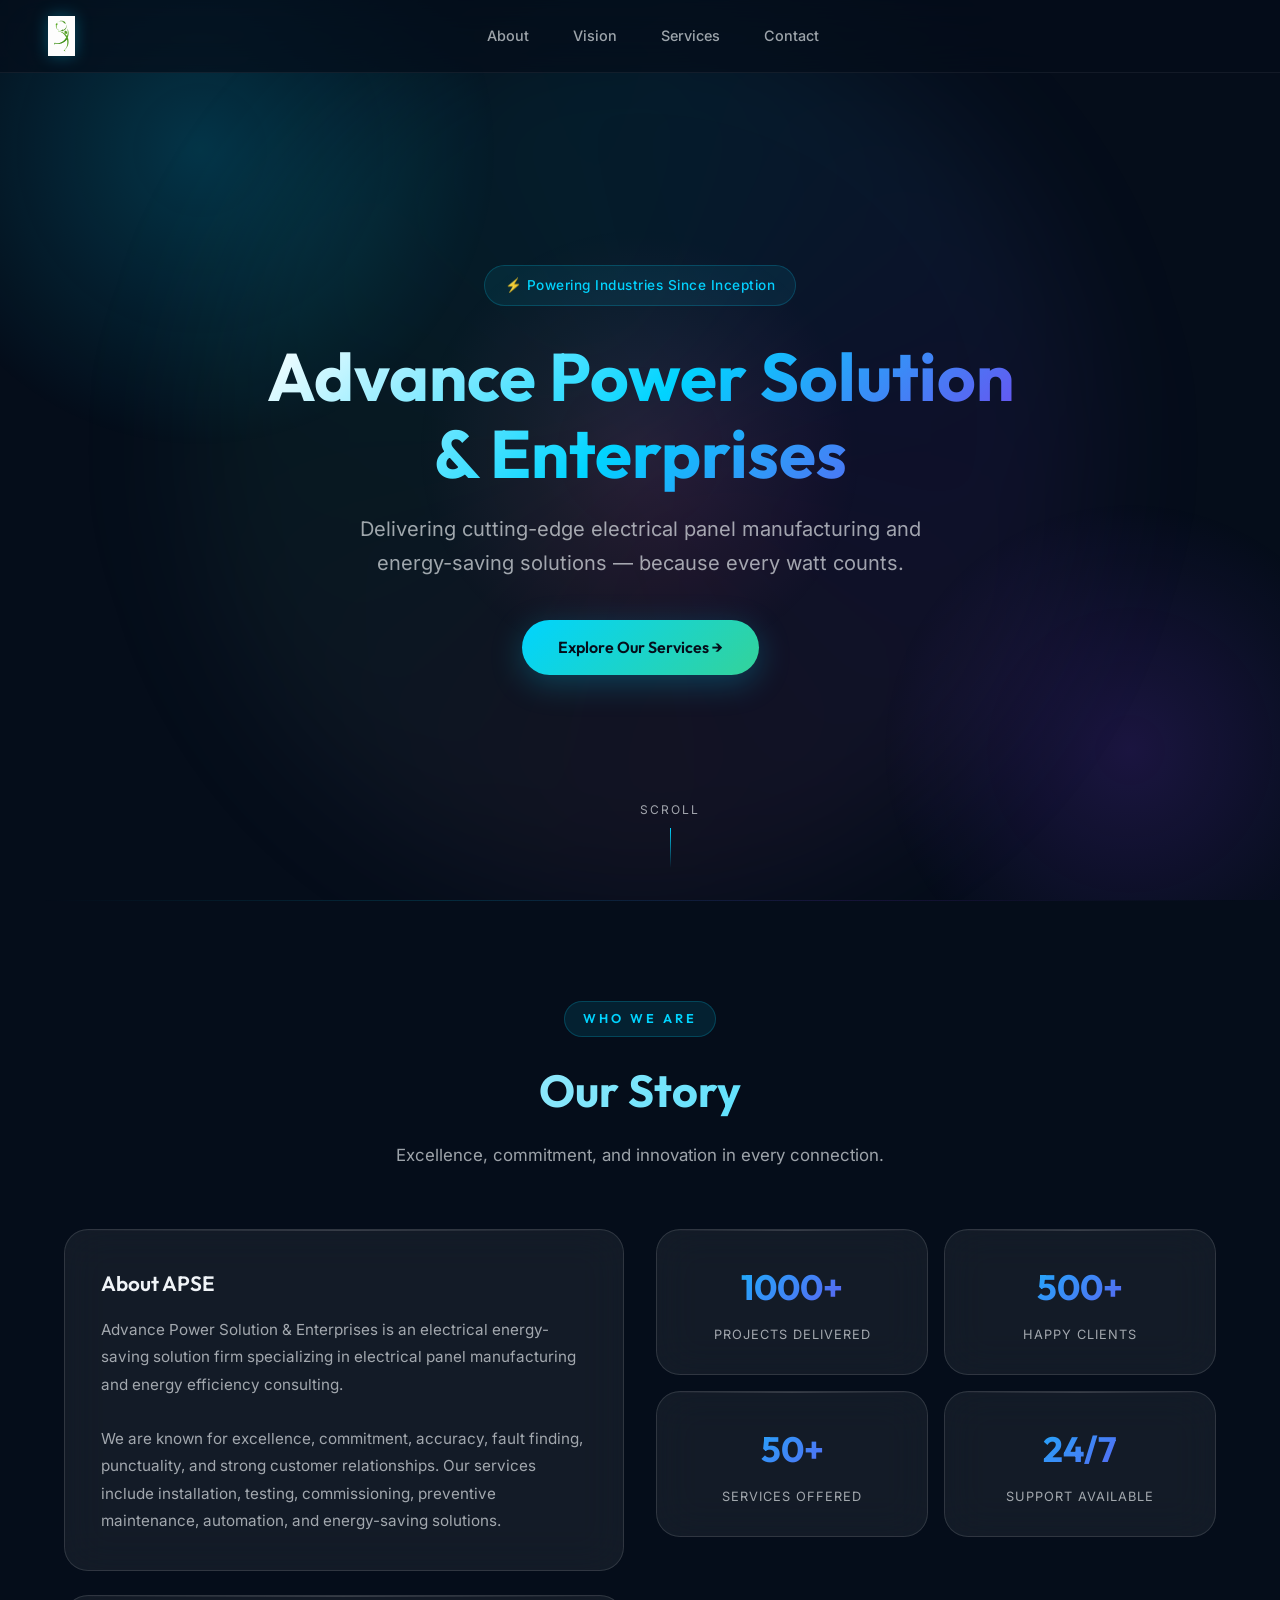
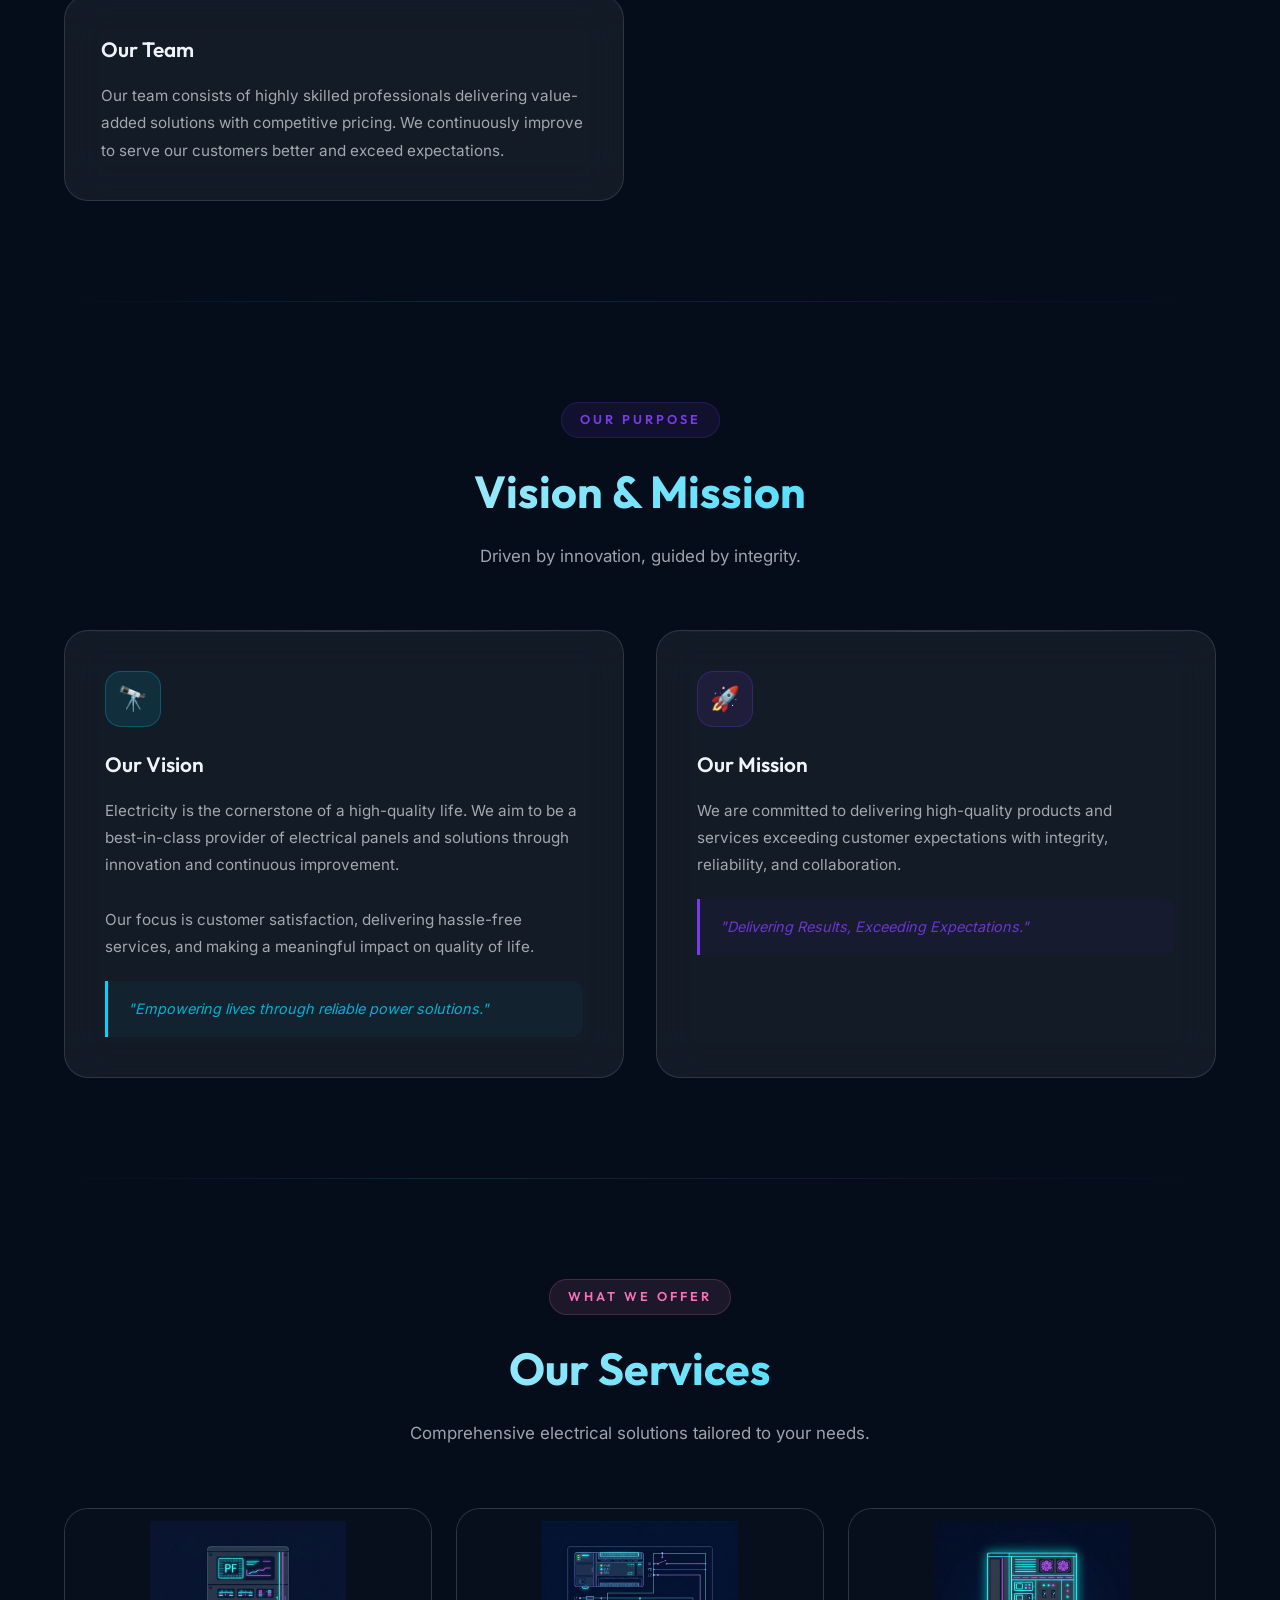
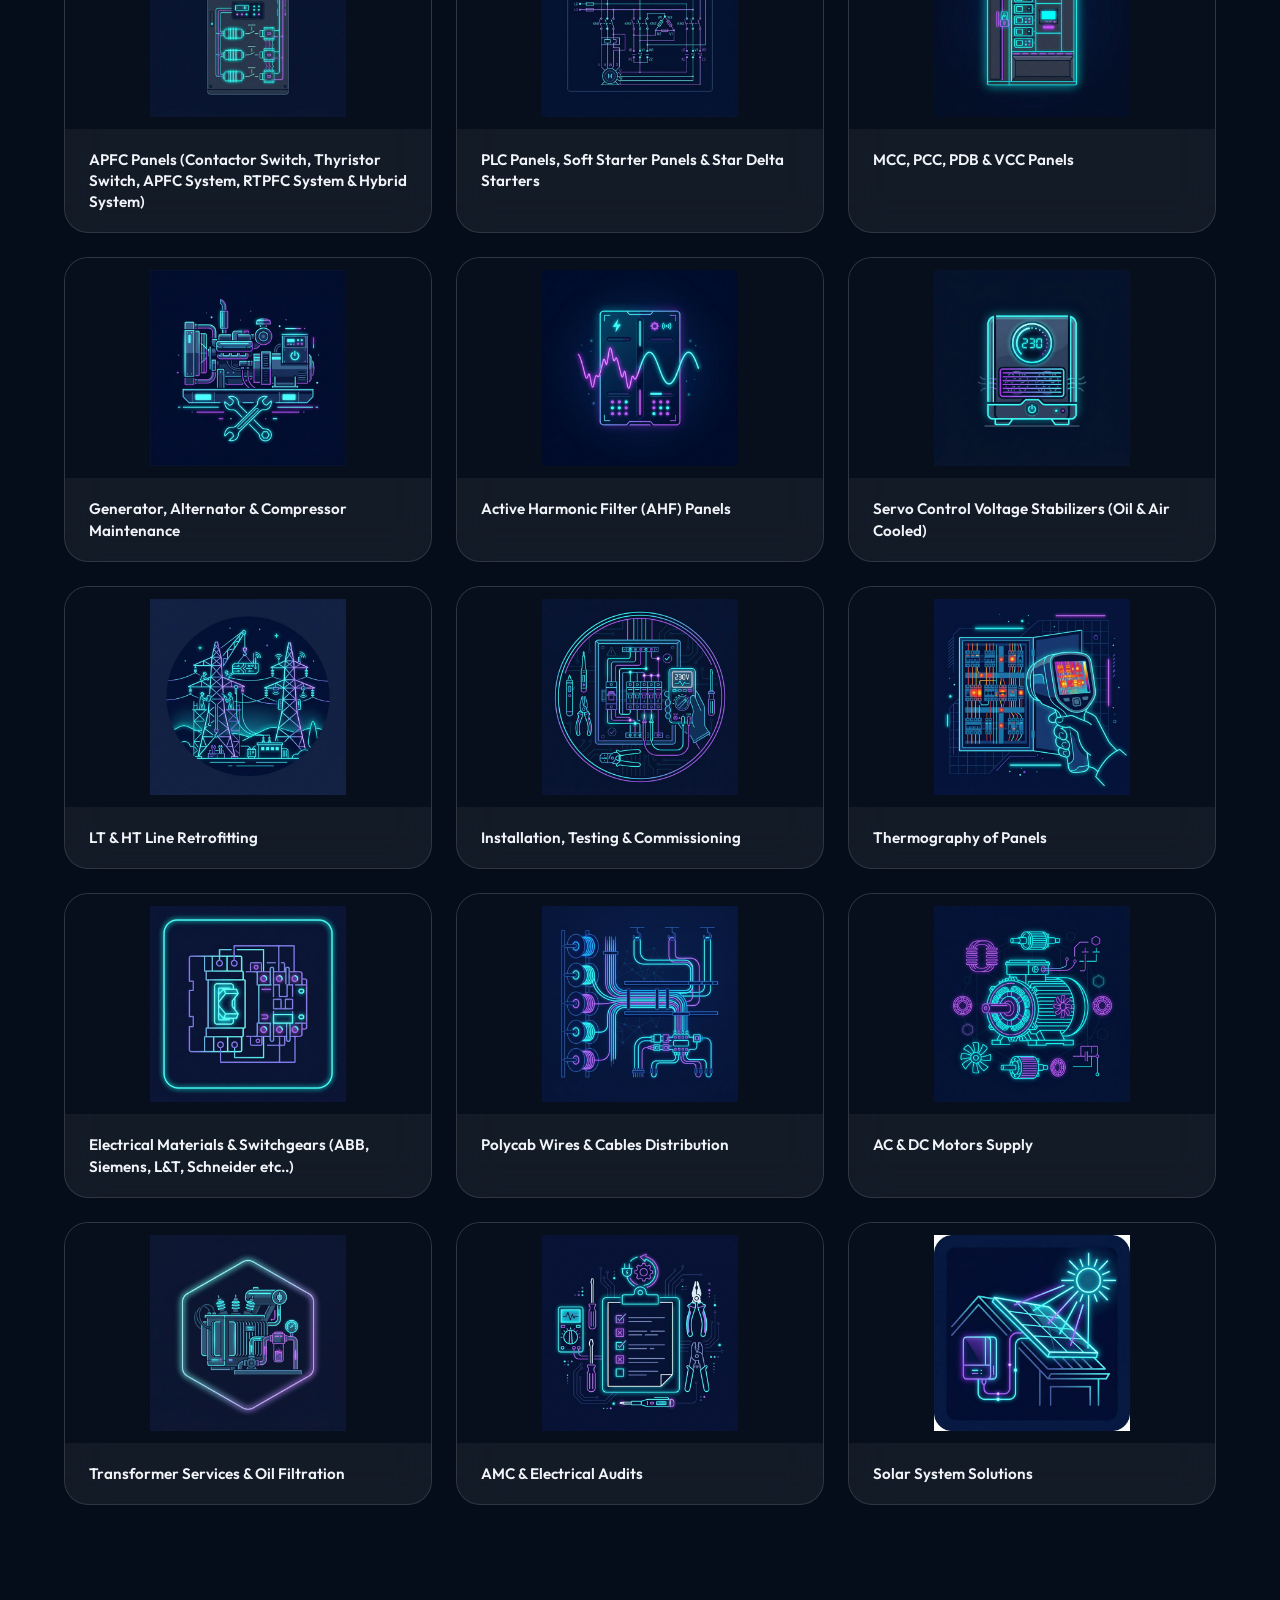
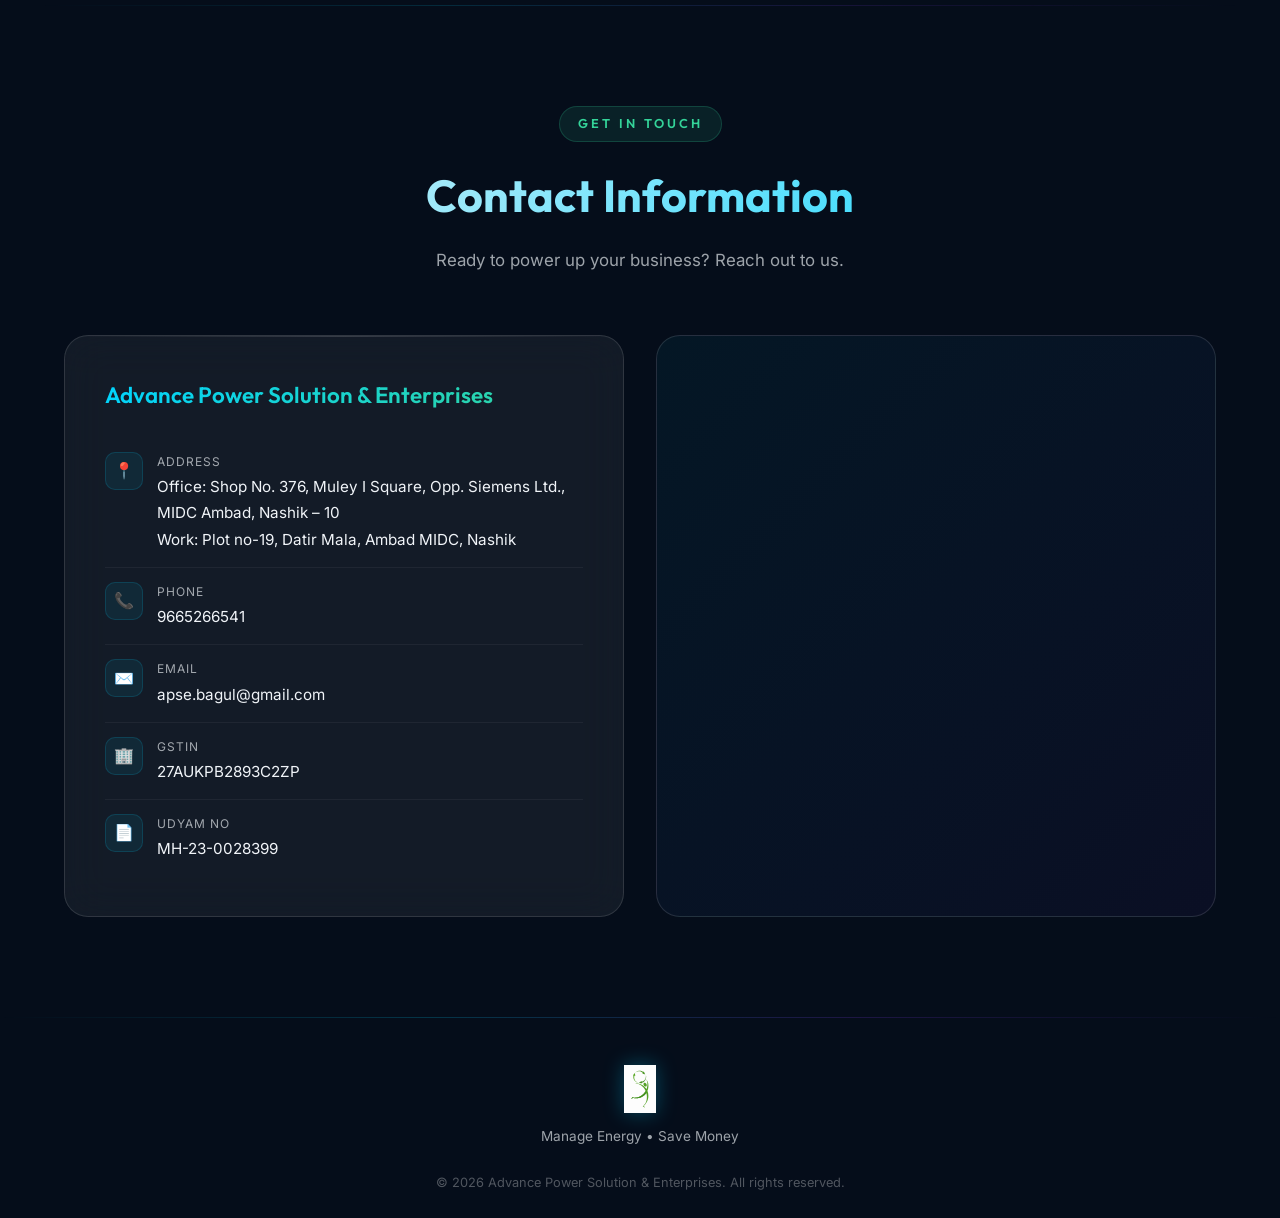
==== apse.html @ a8e31a12 "Initial commit: APSE website with local fonts, assets, and all content" ====
<!DOCTYPE html>
<html lang="en">

<head>
  <meta charset="UTF-8" />
  <meta name="viewport" content="width=device-width, initial-scale=1.0" />
  <title>Advance Power Solution & Enterprises — Manage Energy, Save Money</title>
  <meta name="description"
    content="APSE specializes in electrical panel manufacturing, energy efficiency consulting, and power solutions. Serving industries with excellence and innovation.">

  <link rel="stylesheet" href="fonts/fonts.css">

  <style>
    /* ========== CSS Variables / Design Tokens ========== */
    :root {
      --clr-bg-dark: #050d1a;
      --clr-bg-deep: #0a1628;
      --clr-accent-1: #00d4ff;
      --clr-accent-2: #7c3aed;
      --clr-accent-3: #f472b6;
      --clr-accent-4: #34d399;
      --clr-glass-bg: rgba(255, 255, 255, 0.06);
      --clr-glass-border: rgba(255, 255, 255, 0.12);
      --clr-glass-highlight: rgba(255, 255, 255, 0.08);
      --clr-text-primary: #f0f4f8;
      --clr-text-secondary: rgba(240, 244, 248, 0.65);
      --font-heading: 'Outfit', sans-serif;
      --font-body: 'Inter', sans-serif;
      --radius-sm: 12px;
      --radius-md: 18px;
      --radius-lg: 24px;
      --transition-smooth: 0.4s cubic-bezier(0.25, 0.46, 0.45, 0.94);
    }

    /* ========== Reset ========== */
    *,
    *::before,
    *::after {
      margin: 0;
      padding: 0;
      box-sizing: border-box;
    }

    html {
      scroll-behavior: smooth;
    }

    body {
      font-family: var(--font-body);
      background: var(--clr-bg-dark);
      color: var(--clr-text-primary);
      overflow-x: hidden;
      line-height: 1.7;
    }

    /* ========== Animated Background ========== */
    .bg-gradient-canvas {
      position: fixed;
      inset: 0;
      z-index: -1;
      overflow: hidden;
    }

    .bg-gradient-canvas::before {
      content: '';
      position: absolute;
      width: 600px;
      height: 600px;
      background: radial-gradient(circle, rgba(0, 212, 255, 0.2), transparent 70%);
      top: -150px;
      left: -100px;
      animation: floatBlob1 18s ease-in-out infinite;
    }

    .bg-gradient-canvas::after {
      content: '';
      position: absolute;
      width: 500px;
      height: 500px;
      background: radial-gradient(circle, rgba(124, 58, 237, 0.18), transparent 70%);
      bottom: -100px;
      right: -100px;
      animation: floatBlob2 22s ease-in-out infinite;
    }

    .bg-blob-3 {
      position: fixed;
      width: 450px;
      height: 450px;
      background: radial-gradient(circle, rgba(244, 114, 182, 0.12), transparent 70%);
      top: 50%;
      left: 50%;
      transform: translate(-50%, -50%);
      animation: floatBlob3 20s ease-in-out infinite;
      z-index: -1;
    }

    @keyframes floatBlob1 {

      0%,
      100% {
        transform: translate(0, 0) scale(1);
      }

      33% {
        transform: translate(80px, 60px) scale(1.1);
      }

      66% {
        transform: translate(-40px, 80px) scale(0.95);
      }
    }

    @keyframes floatBlob2 {

      0%,
      100% {
        transform: translate(0, 0) scale(1);
      }

      33% {
        transform: translate(-60px, -50px) scale(1.15);
      }

      66% {
        transform: translate(50px, -60px) scale(0.9);
      }
    }

    @keyframes floatBlob3 {

      0%,
      100% {
        transform: translate(-50%, -50%) scale(1);
      }

      50% {
        transform: translate(-45%, -55%) scale(1.2);
      }
    }

    /* ========== Glass Card Mixin ========== */
    .glass {
      background: var(--clr-glass-bg);
      backdrop-filter: blur(18px);
      -webkit-backdrop-filter: blur(18px);
      border: 1px solid var(--clr-glass-border);
      border-radius: var(--radius-md);
      transition: var(--transition-smooth);
    }

    .glass:hover {
      background: var(--clr-glass-highlight);
      border-color: rgba(255, 255, 255, 0.2);
      transform: translateY(-4px);
      box-shadow: 0 20px 60px rgba(0, 0, 0, 0.3), 0 0 40px rgba(0, 212, 255, 0.06);
    }

    /* ========== Header ========== */
    header {
      position: fixed;
      top: 0;
      left: 0;
      right: 0;
      z-index: 1000;
      display: flex;
      justify-content: space-between;
      align-items: center;
      padding: 16px 48px;
      background: rgba(5, 13, 26, 0.7);
      backdrop-filter: blur(24px);
      -webkit-backdrop-filter: blur(24px);
      border-bottom: 1px solid rgba(255, 255, 255, 0.06);
      transition: var(--transition-smooth);
    }

    .logo {
      display: flex;
      align-items: center;
    }

    .logo img {
      height: 40px;
      width: auto;
      filter: drop-shadow(0 0 8px rgba(0, 212, 255, 0.3));
      transition: var(--transition-smooth);
    }

    .logo img:hover {
      filter: drop-shadow(0 0 14px rgba(0, 212, 255, 0.6));
    }

    @keyframes pulse-glow {

      0%,
      100% {
        filter: drop-shadow(0 0 6px rgba(0, 212, 255, 0.5));
      }

      50% {
        filter: drop-shadow(0 0 16px rgba(0, 212, 255, 0.9));
      }
    }

    nav {
      display: flex;
      gap: 8px;
    }

    nav a {
      color: var(--clr-text-secondary);
      text-decoration: none;
      font-weight: 500;
      font-size: 0.9rem;
      padding: 8px 18px;
      border-radius: 50px;
      transition: var(--transition-smooth);
      position: relative;
    }

    nav a:hover {
      color: var(--clr-text-primary);
      background: rgba(0, 212, 255, 0.1);
    }

    nav a::after {
      content: '';
      position: absolute;
      bottom: 4px;
      left: 50%;
      width: 0;
      height: 2px;
      background: linear-gradient(90deg, var(--clr-accent-1), var(--clr-accent-2));
      transition: var(--transition-smooth);
      transform: translateX(-50%);
      border-radius: 2px;
    }

    nav a:hover::after {
      width: 50%;
    }

    /* Mobile menu toggle */
    .menu-toggle {
      display: none;
      background: none;
      border: none;
      cursor: pointer;
      padding: 8px;
      z-index: 1001;
    }

    .menu-toggle span {
      display: block;
      width: 26px;
      height: 2px;
      background: var(--clr-text-primary);
      margin: 6px 0;
      border-radius: 2px;
      transition: var(--transition-smooth);
    }

    /* ========== Hero Section ========== */
    .hero {
      min-height: 100vh;
      display: flex;
      flex-direction: column;
      align-items: center;
      justify-content: center;
      text-align: center;
      padding: 120px 24px 80px;
      position: relative;
      overflow: hidden;
    }

    .hero::before {
      content: '';
      position: absolute;
      top: 50%;
      left: 50%;
      width: 80vw;
      height: 80vw;
      max-width: 900px;
      max-height: 900px;
      transform: translate(-50%, -50%);
      background: conic-gradient(from 0deg,
          rgba(0, 212, 255, 0.08),
          rgba(124, 58, 237, 0.08),
          rgba(244, 114, 182, 0.06),
          rgba(52, 211, 153, 0.06),
          rgba(0, 212, 255, 0.08));
      border-radius: 50%;
      animation: heroRotate 30s linear infinite;
      filter: blur(60px);
    }

    @keyframes heroRotate {
      from {
        transform: translate(-50%, -50%) rotate(0deg);
      }

      to {
        transform: translate(-50%, -50%) rotate(360deg);
      }
    }

    .hero-badge {
      display: inline-flex;
      align-items: center;
      gap: 8px;
      padding: 8px 20px;
      border-radius: 50px;
      font-size: 0.85rem;
      font-weight: 500;
      color: var(--clr-accent-1);
      background: rgba(0, 212, 255, 0.08);
      border: 1px solid rgba(0, 212, 255, 0.2);
      margin-bottom: 32px;
      animation: fadeSlideUp 0.8s ease-out;
      letter-spacing: 0.5px;
    }

    .hero h1 {
      font-family: var(--font-heading);
      font-size: clamp(2.2rem, 5.5vw, 4.2rem);
      font-weight: 700;
      line-height: 1.15;
      margin-bottom: 20px;
      background: linear-gradient(135deg, #ffffff 0%, var(--clr-accent-1) 50%, var(--clr-accent-2) 100%);
      -webkit-background-clip: text;
      -webkit-text-fill-color: transparent;
      background-clip: text;
      animation: fadeSlideUp 0.8s ease-out 0.15s both;
    }

    .hero p {
      font-size: clamp(1rem, 2vw, 1.25rem);
      color: var(--clr-text-secondary);
      max-width: 600px;
      margin-bottom: 40px;
      animation: fadeSlideUp 0.8s ease-out 0.3s both;
    }

    .hero-cta {
      display: inline-flex;
      align-items: center;
      gap: 10px;
      padding: 14px 36px;
      font-family: var(--font-heading);
      font-weight: 600;
      font-size: 1rem;
      color: var(--clr-bg-dark);
      background: linear-gradient(135deg, var(--clr-accent-1), var(--clr-accent-4));
      border: none;
      border-radius: 50px;
      cursor: pointer;
      text-decoration: none;
      transition: var(--transition-smooth);
      animation: fadeSlideUp 0.8s ease-out 0.45s both;
      box-shadow: 0 8px 32px rgba(0, 212, 255, 0.25);
    }

    .hero-cta:hover {
      transform: translateY(-3px) scale(1.02);
      box-shadow: 0 12px 48px rgba(0, 212, 255, 0.35);
    }

    .scroll-indicator {
      position: absolute;
      bottom: 32px;
      left: 50%;
      transform: translateX(-50%);
      display: flex;
      flex-direction: column;
      align-items: center;
      gap: 8px;
      color: var(--clr-text-secondary);
      font-size: 0.75rem;
      letter-spacing: 2px;
      text-transform: uppercase;
      animation: fadeSlideUp 0.8s ease-out 0.6s both;
    }

    .scroll-indicator .scroll-line {
      width: 1px;
      height: 40px;
      background: linear-gradient(to bottom, var(--clr-accent-1), transparent);
      animation: scrollPulse 2s ease-in-out infinite;
    }

    @keyframes scrollPulse {

      0%,
      100% {
        opacity: 0.3;
        height: 30px;
      }

      50% {
        opacity: 1;
        height: 50px;
      }
    }

    @keyframes fadeSlideUp {
      from {
        opacity: 0;
        transform: translateY(30px);
      }

      to {
        opacity: 1;
        transform: translateY(0);
      }
    }

    /* ========== Sections ========== */
    .section {
      padding: 100px 24px;
      max-width: 1200px;
      margin: 0 auto;
      position: relative;
    }

    .section-header {
      text-align: center;
      margin-bottom: 60px;
    }

    .section-header .label {
      display: inline-block;
      font-family: var(--font-heading);
      font-size: 0.8rem;
      font-weight: 600;
      text-transform: uppercase;
      letter-spacing: 3px;
      padding: 6px 18px;
      border-radius: 50px;
      margin-bottom: 16px;
    }

    .label-cyan {
      color: var(--clr-accent-1);
      background: rgba(0, 212, 255, 0.1);
      border: 1px solid rgba(0, 212, 255, 0.2);
    }

    .label-purple {
      color: var(--clr-accent-2);
      background: rgba(124, 58, 237, 0.1);
      border: 1px solid rgba(124, 58, 237, 0.2);
    }

    .label-pink {
      color: var(--clr-accent-3);
      background: rgba(244, 114, 182, 0.1);
      border: 1px solid rgba(244, 114, 182, 0.2);
    }

    .label-green {
      color: var(--clr-accent-4);
      background: rgba(52, 211, 153, 0.1);
      border: 1px solid rgba(52, 211, 153, 0.2);
    }

    .section-header h2 {
      font-family: var(--font-heading);
      font-size: clamp(1.8rem, 4vw, 2.8rem);
      font-weight: 700;
      background: linear-gradient(135deg, var(--clr-text-primary), var(--clr-accent-1));
      -webkit-background-clip: text;
      -webkit-text-fill-color: transparent;
      background-clip: text;
    }

    .section-header p {
      color: var(--clr-text-secondary);
      max-width: 600px;
      margin: 12px auto 0;
      font-size: 1.05rem;
    }

    /* ========== Glass Cards ========== */
    .glass-card {
      background: var(--clr-glass-bg);
      backdrop-filter: blur(20px);
      -webkit-backdrop-filter: blur(20px);
      border: 1px solid var(--clr-glass-border);
      border-radius: var(--radius-lg);
      padding: 36px;
      transition: var(--transition-smooth);
      position: relative;
      overflow: hidden;
    }

    .glass-card::before {
      content: '';
      position: absolute;
      top: 0;
      left: 0;
      right: 0;
      height: 1px;
      background: linear-gradient(90deg, transparent, rgba(255, 255, 255, 0.15), transparent);
    }

    .glass-card:hover {
      background: var(--clr-glass-highlight);
      border-color: rgba(255, 255, 255, 0.18);
      transform: translateY(-6px);
      box-shadow: 0 24px 64px rgba(0, 0, 0, 0.3), 0 0 40px rgba(0, 212, 255, 0.05);
    }

    .glass-card h3 {
      font-family: var(--font-heading);
      font-size: 1.3rem;
      font-weight: 600;
      margin-bottom: 14px;
      color: var(--clr-text-primary);
    }

    .glass-card p {
      color: var(--clr-text-secondary);
      font-size: 0.95rem;
      line-height: 1.8;
    }

    /* ========== About Section ========== */
    .about-content {
      display: grid;
      grid-template-columns: 1fr 1fr;
      gap: 32px;
      align-items: start;
    }

    .about-text {
      display: flex;
      flex-direction: column;
      gap: 24px;
    }

    .about-stats {
      display: grid;
      grid-template-columns: 1fr 1fr;
      gap: 16px;
    }

    .stat-card {
      text-align: center;
      padding: 28px 16px;
    }

    .stat-card .stat-number {
      font-family: var(--font-heading);
      font-size: 2.2rem;
      font-weight: 700;
      background: linear-gradient(135deg, var(--clr-accent-1), var(--clr-accent-2));
      -webkit-background-clip: text;
      -webkit-text-fill-color: transparent;
      background-clip: text;
      margin-bottom: 6px;
    }

    .stat-card .stat-label {
      font-size: 0.8rem;
      color: var(--clr-text-secondary);
      text-transform: uppercase;
      letter-spacing: 1px;
    }

    /* ========== Vision / Mission ========== */
    .vision-grid {
      display: grid;
      grid-template-columns: 1fr 1fr;
      gap: 32px;
    }

    .vision-card {
      position: relative;
      padding: 40px;
    }

    .vision-card .icon-ring {
      width: 56px;
      height: 56px;
      border-radius: 16px;
      display: flex;
      align-items: center;
      justify-content: center;
      font-size: 1.5rem;
      margin-bottom: 20px;
      position: relative;
    }

    .icon-ring.cyan {
      background: rgba(0, 212, 255, 0.1);
      border: 1px solid rgba(0, 212, 255, 0.25);
    }

    .icon-ring.purple {
      background: rgba(124, 58, 237, 0.1);
      border: 1px solid rgba(124, 58, 237, 0.25);
    }

    .vision-card blockquote {
      margin-top: 20px;
      padding: 16px 20px;
      border-left: 3px solid;
      border-radius: 0 var(--radius-sm) var(--radius-sm) 0;
      font-style: italic;
      font-size: 0.9rem;
    }

    .vision-card blockquote.cyan-border {
      border-color: var(--clr-accent-1);
      background: rgba(0, 212, 255, 0.04);
      color: rgba(0, 212, 255, 0.8);
    }

    .vision-card blockquote.purple-border {
      border-color: var(--clr-accent-2);
      background: rgba(124, 58, 237, 0.04);
      color: rgba(124, 58, 237, 0.85);
    }

    /* ========== Services Grid ========== */
    .services-grid {
      display: grid;
      grid-template-columns: repeat(auto-fill, minmax(280px, 1fr));
      gap: 24px;
    }

    .service-card {
      padding: 0;
      display: flex;
      flex-direction: column;
      cursor: default;
      overflow: hidden;
    }

    .service-card .service-img-wrapper {
      width: 100%;
      height: 220px;
      overflow: hidden;
      position: relative;
      background: #070e1c;
      display: flex;
      align-items: center;
      justify-content: center;
    }

    .service-card .service-img-wrapper::after {
      content: '';
      position: absolute;
      inset: 0;
      background: linear-gradient(180deg, transparent 50%, rgba(5, 13, 26, 0.7) 100%);
      opacity: 0;
      transition: var(--transition-smooth);
      pointer-events: none;
    }

    .service-card:hover .service-img-wrapper::after {
      opacity: 1;
    }

    .service-card .service-img-wrapper img {
      width: 100%;
      height: 100%;
      object-fit: contain;
      padding: 12px;
      transition: transform 0.6s cubic-bezier(0.25, 0.46, 0.45, 0.94);
    }

    .service-card:hover .service-img-wrapper img {
      transform: scale(1.1);
    }

    .service-card .service-text {
      padding: 20px 24px;
    }

    .service-card .service-text h4 {
      font-family: var(--font-heading);
      font-weight: 600;
      font-size: 0.95rem;
      color: var(--clr-text-primary);
      line-height: 1.4;
    }

    /* ========== Contact Section ========== */
    .contact-layout {
      display: grid;
      grid-template-columns: 1fr 1fr;
      gap: 32px;
    }

    .contact-info-card {
      padding: 40px;
    }

    .contact-info-card h3 {
      font-family: var(--font-heading);
      font-size: 1.4rem;
      font-weight: 600;
      margin-bottom: 24px;
      background: linear-gradient(135deg, var(--clr-accent-1), var(--clr-accent-4));
      -webkit-background-clip: text;
      -webkit-text-fill-color: transparent;
      background-clip: text;
    }

    .contact-row {
      display: flex;
      align-items: flex-start;
      gap: 14px;
      padding: 14px 0;
      border-bottom: 1px solid rgba(255, 255, 255, 0.05);
    }

    .contact-row:last-child {
      border-bottom: none;
    }

    .contact-row .contact-icon {
      flex-shrink: 0;
      width: 38px;
      height: 38px;
      border-radius: 10px;
      display: flex;
      align-items: center;
      justify-content: center;
      font-size: 1rem;
      background: rgba(0, 212, 255, 0.08);
      border: 1px solid rgba(0, 212, 255, 0.15);
    }

    .contact-row .contact-detail {
      display: flex;
      flex-direction: column;
    }

    .contact-row .contact-detail .detail-label {
      font-size: 0.75rem;
      color: var(--clr-text-secondary);
      text-transform: uppercase;
      letter-spacing: 1px;
      margin-bottom: 2px;
    }

    .contact-row .contact-detail .detail-value {
      font-size: 0.95rem;
      color: var(--clr-text-primary);
      word-break: break-word;
    }

    .map-placeholder {
      border-radius: var(--radius-lg);
      overflow: hidden;
      position: relative;
      min-height: 360px;
      background: linear-gradient(135deg, rgba(0, 212, 255, 0.05), rgba(124, 58, 237, 0.05));
      border: 1px solid var(--clr-glass-border);
      display: flex;
      align-items: center;
      justify-content: center;
    }

    .map-placeholder iframe {
      width: 100%;
      height: 100%;
      min-height: 360px;
      border: none;
      border-radius: var(--radius-lg);
      filter: brightness(0.7) contrast(1.1) saturate(0.8);
    }

    /* ========== Divider ========== */
    .section-divider {
      height: 1px;
      max-width: 1200px;
      margin: 0 auto;
      background: linear-gradient(90deg, transparent, rgba(0, 212, 255, 0.15), rgba(124, 58, 237, 0.15), transparent);
    }

    /* ========== Footer ========== */
    footer {
      position: relative;
      padding: 48px 24px 24px;
      text-align: center;
      overflow: hidden;
    }

    footer::before {
      content: '';
      position: absolute;
      top: 0;
      left: 0;
      right: 0;
      height: 1px;
      background: linear-gradient(90deg, transparent, rgba(0, 212, 255, 0.2), rgba(124, 58, 237, 0.2), transparent);
    }

    .footer-logo {
      margin-bottom: 12px;
      display: flex;
      justify-content: center;
    }

    .footer-logo img {
      height: 48px;
      width: auto;
      filter: drop-shadow(0 0 10px rgba(0, 212, 255, 0.3));
    }

    .footer-tagline {
      font-size: 0.85rem;
      color: var(--clr-text-secondary);
      margin-bottom: 24px;
    }

    .footer-copy {
      font-size: 0.8rem;
      color: rgba(255, 255, 255, 0.3);
    }

    /* ========== Scroll Animations ========== */
    .reveal {
      opacity: 0;
      transform: translateY(40px);
      transition: opacity 0.7s ease-out, transform 0.7s ease-out;
    }

    .reveal.visible {
      opacity: 1;
      transform: translateY(0);
    }

    /* ========== Responsive Design ========== */

    /* Tablet */
    @media (max-width: 1024px) {
      header {
        padding: 14px 28px;
      }

      .about-content {
        grid-template-columns: 1fr;
      }

      .vision-grid {
        grid-template-columns: 1fr;
      }

      .contact-layout {
        grid-template-columns: 1fr;
      }

      .services-grid {
        grid-template-columns: repeat(auto-fill, minmax(240px, 1fr));
      }
    }

    /* Mobile */
    @media (max-width: 768px) {
      header {
        padding: 12px 20px;
      }

      .menu-toggle {
        display: block;
      }

      nav {
        position: fixed;
        top: 0;
        right: -100%;
        width: 75%;
        max-width: 320px;
        height: 100vh;
        background: rgba(10, 22, 40, 0.97);
        backdrop-filter: blur(24px);
        -webkit-backdrop-filter: blur(24px);
        flex-direction: column;
        padding: 80px 32px 32px;
        gap: 4px;
        transition: right 0.4s cubic-bezier(0.25, 0.46, 0.45, 0.94);
        border-left: 1px solid rgba(255, 255, 255, 0.06);
      }

      nav.open {
        right: 0;
      }

      nav a {
        font-size: 1.05rem;
        padding: 14px 18px;
        border-radius: var(--radius-sm);
      }

      .mobile-overlay {
        display: none;
        position: fixed;
        inset: 0;
        background: rgba(0, 0, 0, 0.5);
        z-index: 999;
      }

      .mobile-overlay.active {
        display: block;
      }

      .hero {
        padding: 100px 20px 60px;
        min-height: 90vh;
      }

      .section {
        padding: 60px 20px;
      }

      .glass-card {
        padding: 28px;
      }

      .about-stats {
        grid-template-columns: 1fr 1fr;
      }

      .services-grid {
        grid-template-columns: 1fr;
      }

      .service-card {
        padding: 22px;
      }
    }

    /* Small mobile */
    @media (max-width: 480px) {
      .hero h1 {
        font-size: 1.8rem;
      }

      .hero p {
        font-size: 0.95rem;
      }

      .hero-cta {
        padding: 12px 28px;
        font-size: 0.9rem;
      }

      .section-header h2 {
        font-size: 1.5rem;
      }

      .about-stats {
        grid-template-columns: 1fr;
      }

      .stat-card .stat-number {
        font-size: 1.8rem;
      }

      .glass-card {
        padding: 22px;
      }

      .vision-card {
        padding: 28px;
      }
    }
  </style>
</head>

<body>

  <!-- Animated background blobs -->
  <div class="bg-gradient-canvas"></div>
  <div class="bg-blob-3"></div>

  <!-- ========== HEADER ========== -->
  <header id="top-header">
    <div class="logo">
      <img src="images/logo.svg" alt="APSE Logo">
    </div>
    <button class="menu-toggle" id="menuToggle" aria-label="Toggle navigation">
      <span></span>
      <span></span>
      <span></span>
    </button>
    <nav id="mainNav">
      <a href="#about" onclick="closeMobileMenu()">About</a>
      <a href="#vision" onclick="closeMobileMenu()">Vision</a>
      <a href="#services" onclick="closeMobileMenu()">Services</a>
      <a href="#contact" onclick="closeMobileMenu()">Contact</a>
    </nav>
    <div class="mobile-overlay" id="mobileOverlay" onclick="closeMobileMenu()"></div>
  </header>

  <!-- ========== HERO ========== -->
  <section class="hero" id="hero">
    <div class="hero-badge">⚡ Powering Industries Since Inception</div>
    <h1>Advance Power Solution<br>& Enterprises</h1>
    <p>Delivering cutting-edge electrical panel manufacturing and energy-saving solutions — because every watt counts.
    </p>
    <a href="#services" class="hero-cta">Explore Our Services →</a>
    <div class="scroll-indicator">
      <span>Scroll</span>
      <div class="scroll-line"></div>
    </div>
  </section>

  <div class="section-divider"></div>

  <!-- ========== ABOUT ========== -->
  <section id="about" class="section">
    <div class="section-header reveal">
      <span class="label label-cyan">Who We Are</span>
      <h2>Our Story</h2>
      <p>Excellence, commitment, and innovation in every connection.</p>
    </div>

    <div class="about-content">
      <div class="about-text">
        <div class="glass-card reveal">
          <h3>About APSE</h3>
          <p>Advance Power Solution & Enterprises is an electrical energy-saving solution firm specializing in
            electrical panel manufacturing and energy efficiency consulting.</p>
          <br>
          <p>We are known for excellence, commitment, accuracy, fault finding, punctuality, and strong customer
            relationships. Our services include installation, testing, commissioning, preventive maintenance,
            automation, and energy-saving solutions.</p>
        </div>
        <div class="glass-card reveal">
          <h3>Our Team</h3>
          <p>Our team consists of highly skilled professionals delivering value-added solutions with competitive
            pricing. We continuously improve to serve our customers better and exceed expectations.</p>
        </div>
      </div>

      <div class="about-stats">
        <div class="glass-card stat-card reveal">
          <div class="stat-number">1000+</div>
          <div class="stat-label">Projects Delivered</div>
        </div>
        <div class="glass-card stat-card reveal">
          <div class="stat-number">500+</div>
          <div class="stat-label">Happy Clients</div>
        </div>
        <div class="glass-card stat-card reveal">
          <div class="stat-number">50+</div>
          <div class="stat-label">Services Offered</div>
        </div>
        <div class="glass-card stat-card reveal">
          <div class="stat-number">24/7</div>
          <div class="stat-label">Support Available</div>
        </div>
      </div>
    </div>
  </section>

  <div class="section-divider"></div>

  <!-- ========== VISION & MISSION ========== -->
  <section id="vision" class="section">
    <div class="section-header reveal">
      <span class="label label-purple">Our Purpose</span>
      <h2>Vision & Mission</h2>
      <p>Driven by innovation, guided by integrity.</p>
    </div>

    <div class="vision-grid">
      <div class="glass-card vision-card reveal">
        <div class="icon-ring cyan">🔭</div>
        <h3>Our Vision</h3>
        <p>Electricity is the cornerstone of a high-quality life. We aim to be a best-in-class provider of electrical
          panels and solutions through innovation and continuous improvement.</p>
        <br>
        <p>Our focus is customer satisfaction, delivering hassle-free services, and making a meaningful impact on
          quality of life.</p>
        <blockquote class="cyan-border">"Empowering lives through reliable power solutions."</blockquote>
      </div>

      <div class="glass-card vision-card reveal">
        <div class="icon-ring purple">🚀</div>
        <h3>Our Mission</h3>
        <p>We are committed to delivering high-quality products and services exceeding customer expectations with
          integrity, reliability, and collaboration.</p>
        <blockquote class="purple-border">"Delivering Results, Exceeding Expectations."</blockquote>
      </div>
    </div>
  </section>

  <div class="section-divider"></div>

  <!-- ========== SERVICES ========== -->
  <section id="services" class="section">
    <div class="section-header reveal">
      <span class="label label-pink">What We Offer</span>
      <h2>Our Services</h2>
      <p>Comprehensive electrical solutions tailored to your needs.</p>
    </div>

    <div class="services-grid">
      <div class="glass-card service-card reveal">
        <div class="service-img-wrapper"><img src="images/apfc_panels_1774690169350.png" alt="APFC Panels"
            loading="lazy"></div>
        <div class="service-text">
          <h4>APFC Panels (Contactor Switch, Thyristor Switch, APFC System, RTPFC System & Hybrid System)</h4>
        </div>
      </div>
      <div class="glass-card service-card reveal">
        <div class="service-img-wrapper"><img src="images/plc_panels_1774690208927.png" alt="PLC Panels" loading="lazy">
        </div>
        <div class="service-text">
          <h4>PLC Panels, Soft Starter Panels & Star Delta Starters</h4>
        </div>
      </div>
      <div class="glass-card service-card reveal">
        <div class="service-img-wrapper"><img src="images/mcc_panels_1774690224497.png" alt="MCC Panels" loading="lazy">
        </div>
        <div class="service-text">
          <h4>MCC, PCC, PDB & VCC Panels</h4>
        </div>
      </div>
      <div class="glass-card service-card reveal">
        <div class="service-img-wrapper"><img src="images/generator_maintenance_1774690243767.png"
            alt="Generator Maintenance" loading="lazy"></div>
        <div class="service-text">
          <h4>Generator, Alternator & Compressor Maintenance</h4>
        </div>
      </div>
      <div class="glass-card service-card reveal">
        <div class="service-img-wrapper"><img src="images/harmonic_filter_1774690271508.png" alt="Harmonic Filter"
            loading="lazy"></div>
        <div class="service-text">
          <h4>Active Harmonic Filter (AHF) Panels</h4>
        </div>
      </div>
      <div class="glass-card service-card reveal">
        <div class="service-img-wrapper"><img src="images/voltage_stabilizer_1774690297756.png" alt="Voltage Stabilizer"
            loading="lazy"></div>
        <div class="service-text">
          <h4>Servo Control Voltage Stabilizers (Oil & Air Cooled)</h4>
        </div>
      </div>
      <div class="glass-card service-card reveal">
        <div class="service-img-wrapper"><img src="images/line_retrofitting_1774690316163.png" alt="Line Retrofitting"
            loading="lazy"></div>
        <div class="service-text">
          <h4>LT & HT Line Retrofitting</h4>
        </div>
      </div>
      <div class="glass-card service-card reveal">
        <div class="service-img-wrapper"><img src="images/installation_testing_1774690352636.png"
            alt="Installation Testing" loading="lazy"></div>
        <div class="service-text">
          <h4>Installation, Testing & Commissioning</h4>
        </div>
      </div>
      <div class="glass-card service-card reveal">
        <div class="service-img-wrapper"><img src="images/thermography_panels_1774690367982.png" alt="Thermography"
            loading="lazy"></div>
        <div class="service-text">
          <h4>Thermography of Panels</h4>
        </div>
      </div>
      <div class="glass-card service-card reveal">
        <div class="service-img-wrapper"><img src="images/switchgears_materials_1774690398543.png" alt="Switchgears"
            loading="lazy"></div>
        <div class="service-text">
          <h4>Electrical Materials & Switchgears (ABB, Siemens, L&T, Schneider etc..)</h4>
        </div>
      </div>
      <div class="glass-card service-card reveal">
        <div class="service-img-wrapper"><img src="images/wires_cables_1774690426759.png" alt="Wires and Cables"
            loading="lazy"></div>
        <div class="service-text">
          <h4>Polycab Wires & Cables Distribution</h4>
        </div>
      </div>
      <div class="glass-card service-card reveal">
        <div class="service-img-wrapper"><img src="images/motors_supply_1774690443005.png" alt="Motors Supply"
            loading="lazy"></div>
        <div class="service-text">
          <h4>AC & DC Motors Supply</h4>
        </div>
      </div>
      <div class="glass-card service-card reveal">
        <div class="service-img-wrapper"><img src="images/transformer_services_1774690461122.png"
            alt="Transformer Services" loading="lazy"></div>
        <div class="service-text">
          <h4>Transformer Services & Oil Filtration</h4>
        </div>
      </div>
      <div class="glass-card service-card reveal">
        <div class="service-img-wrapper"><img src="images/amc_audits_1774690476905.png" alt="AMC Audits" loading="lazy">
        </div>
        <div class="service-text">
          <h4>AMC & Electrical Audits</h4>
        </div>
      </div>
      <div class="glass-card service-card reveal">
        <div class="service-img-wrapper"><img src="images/solar_solutions_1774690492364.png" alt="Solar Solutions"
            loading="lazy"></div>
        <div class="service-text">
          <h4>Solar System Solutions</h4>
        </div>
      </div>
    </div>
  </section>

  <div class="section-divider"></div>

  <!-- ========== CONTACT ========== -->
  <section id="contact" class="section">
    <div class="section-header reveal">
      <span class="label label-green">Get In Touch</span>
      <h2>Contact Information</h2>
      <p>Ready to power up your business? Reach out to us.</p>
    </div>

    <div class="contact-layout">
      <div class="glass-card contact-info-card reveal">
        <h3>Advance Power Solution & Enterprises</h3>

        <div class="contact-row">
          <div class="contact-icon">📍</div>
          <div class="contact-detail">
            <span class="detail-label">Address</span>
            <span class="detail-value">Office: Shop No. 376, Muley I Square, Opp. Siemens Ltd., MIDC Ambad, Nashik –
              10</span>
            <p class="detail-value">Work: Plot no-19, Datir Mala, Ambad MIDC, Nashik</p>
          </div>
        </div>

        <div class="contact-row">
          <div class="contact-icon">📞</div>
          <div class="contact-detail">
            <span class="detail-label">Phone</span>
            <span class="detail-value">9665266541</span>
          </div>
        </div>

        <div class="contact-row">
          <div class="contact-icon">✉️</div>
          <div class="contact-detail">
            <span class="detail-label">Email</span>
            <span class="detail-value">apse.bagul@gmail.com</span>
          </div>
        </div>

        <div class="contact-row">
          <div class="contact-icon">🏢</div>
          <div class="contact-detail">
            <span class="detail-label">GSTIN</span>
            <span class="detail-value">27AUKPB2893C2ZP</span>
          </div>
        </div>

        <div class="contact-row">
          <div class="contact-icon">📄</div>
          <div class="contact-detail">
            <span class="detail-label">UDYAM No</span>
            <span class="detail-value">MH-23-0028399</span>
          </div>
        </div>
      </div>

      <div class="map-placeholder reveal">
        <iframe
          src="https://www.google.com/maps/embed?pb=!1m18!1m12!1m3!1d3748.5!2d73.78!3d19.99!2m3!1f0!2f0!3f0!3m2!1i1024!2i768!4f13.1!3m3!1m2!1s0x0%3A0x0!2zMTnCsDU5JzI0LjAiTiA3M8KwNDYnNDguMCJF!5e0!3m2!1sen!2sin!4v1"
          allowfullscreen="" loading="lazy" referrerpolicy="no-referrer-when-downgrade" title="Location Map"></iframe>
      </div>
    </div>
  </section>

  <!-- ========== FOOTER ========== -->
  <footer>
    <div class="footer-logo"><img src="images/logo.svg" alt="APSE Logo"></div>
    <p class="footer-tagline">Manage Energy • Save Money</p>
    <p class="footer-copy">© 2026 Advance Power Solution & Enterprises. All rights reserved.</p>
  </footer>

  <!-- ========== JavaScript ========== -->
  <script>
    // Mobile Menu
    const menuToggle = document.getElementById('menuToggle');
    const mainNav = document.getElementById('mainNav');
    const mobileOverlay = document.getElementById('mobileOverlay');

    menuToggle.addEventListener('click', () => {
      mainNav.classList.toggle('open');
      mobileOverlay.classList.toggle('active');
    });

    function closeMobileMenu() {
      mainNav.classList.remove('open');
      mobileOverlay.classList.remove('active');
    }

    // Scroll Reveal Animation
    const revealElements = document.querySelectorAll('.reveal');

    const revealObserver = new IntersectionObserver((entries) => {
      entries.forEach((entry, index) => {
        if (entry.isIntersecting) {
          // Stagger animation slightly
          setTimeout(() => {
            entry.target.classList.add('visible');
          }, index * 80);
          revealObserver.unobserve(entry.target);
        }
      });
    }, {
      threshold: 0.1,
      rootMargin: '0px 0px -60px 0px'
    });

    revealElements.forEach(el => revealObserver.observe(el));

    // Header background on scroll
    const header = document.getElementById('top-header');
    window.addEventListener('scroll', () => {
      if (window.scrollY > 50) {
        header.style.background = 'rgba(5, 13, 26, 0.9)';
        header.style.boxShadow = '0 4px 30px rgba(0, 0, 0, 0.3)';
      } else {
        header.style.background = 'rgba(5, 13, 26, 0.7)';
        header.style.boxShadow = 'none';
      }
    });
  </script>

</body>

</html>
---- fonts/fonts.css ----
/* ========== Local Font Declarations ========== */
/* Outfit */
@font-face {
  font-family: 'Outfit';
  font-style: normal;
  font-weight: 300;
  font-display: swap;
  src: url('Outfit-300.ttf') format('truetype');
}

@font-face {
  font-family: 'Outfit';
  font-style: normal;
  font-weight: 400;
  font-display: swap;
  src: url('Outfit-400.ttf') format('truetype');
}

@font-face {
  font-family: 'Outfit';
  font-style: normal;
  font-weight: 500;
  font-display: swap;
  src: url('Outfit-500.ttf') format('truetype');
}

@font-face {
  font-family: 'Outfit';
  font-style: normal;
  font-weight: 600;
  font-display: swap;
  src: url('Outfit-600.ttf') format('truetype');
}

@font-face {
  font-family: 'Outfit';
  font-style: normal;
  font-weight: 700;
  font-display: swap;
  src: url('Outfit-700.ttf') format('truetype');
}

/* Inter */
@font-face {
  font-family: 'Inter';
  font-style: normal;
  font-weight: 300;
  font-display: swap;
  src: url('Inter-300.ttf') format('truetype');
}

@font-face {
  font-family: 'Inter';
  font-style: normal;
  font-weight: 400;
  font-display: swap;
  src: url('Inter-400.ttf') format('truetype');
}

@font-face {
  font-family: 'Inter';
  font-style: normal;
  font-weight: 500;
  font-display: swap;
  src: url('Inter-500.ttf') format('truetype');
}

@font-face {
  font-family: 'Inter';
  font-style: normal;
  font-weight: 600;
  font-display: swap;
  src: url('Inter-600.ttf') format('truetype');
}
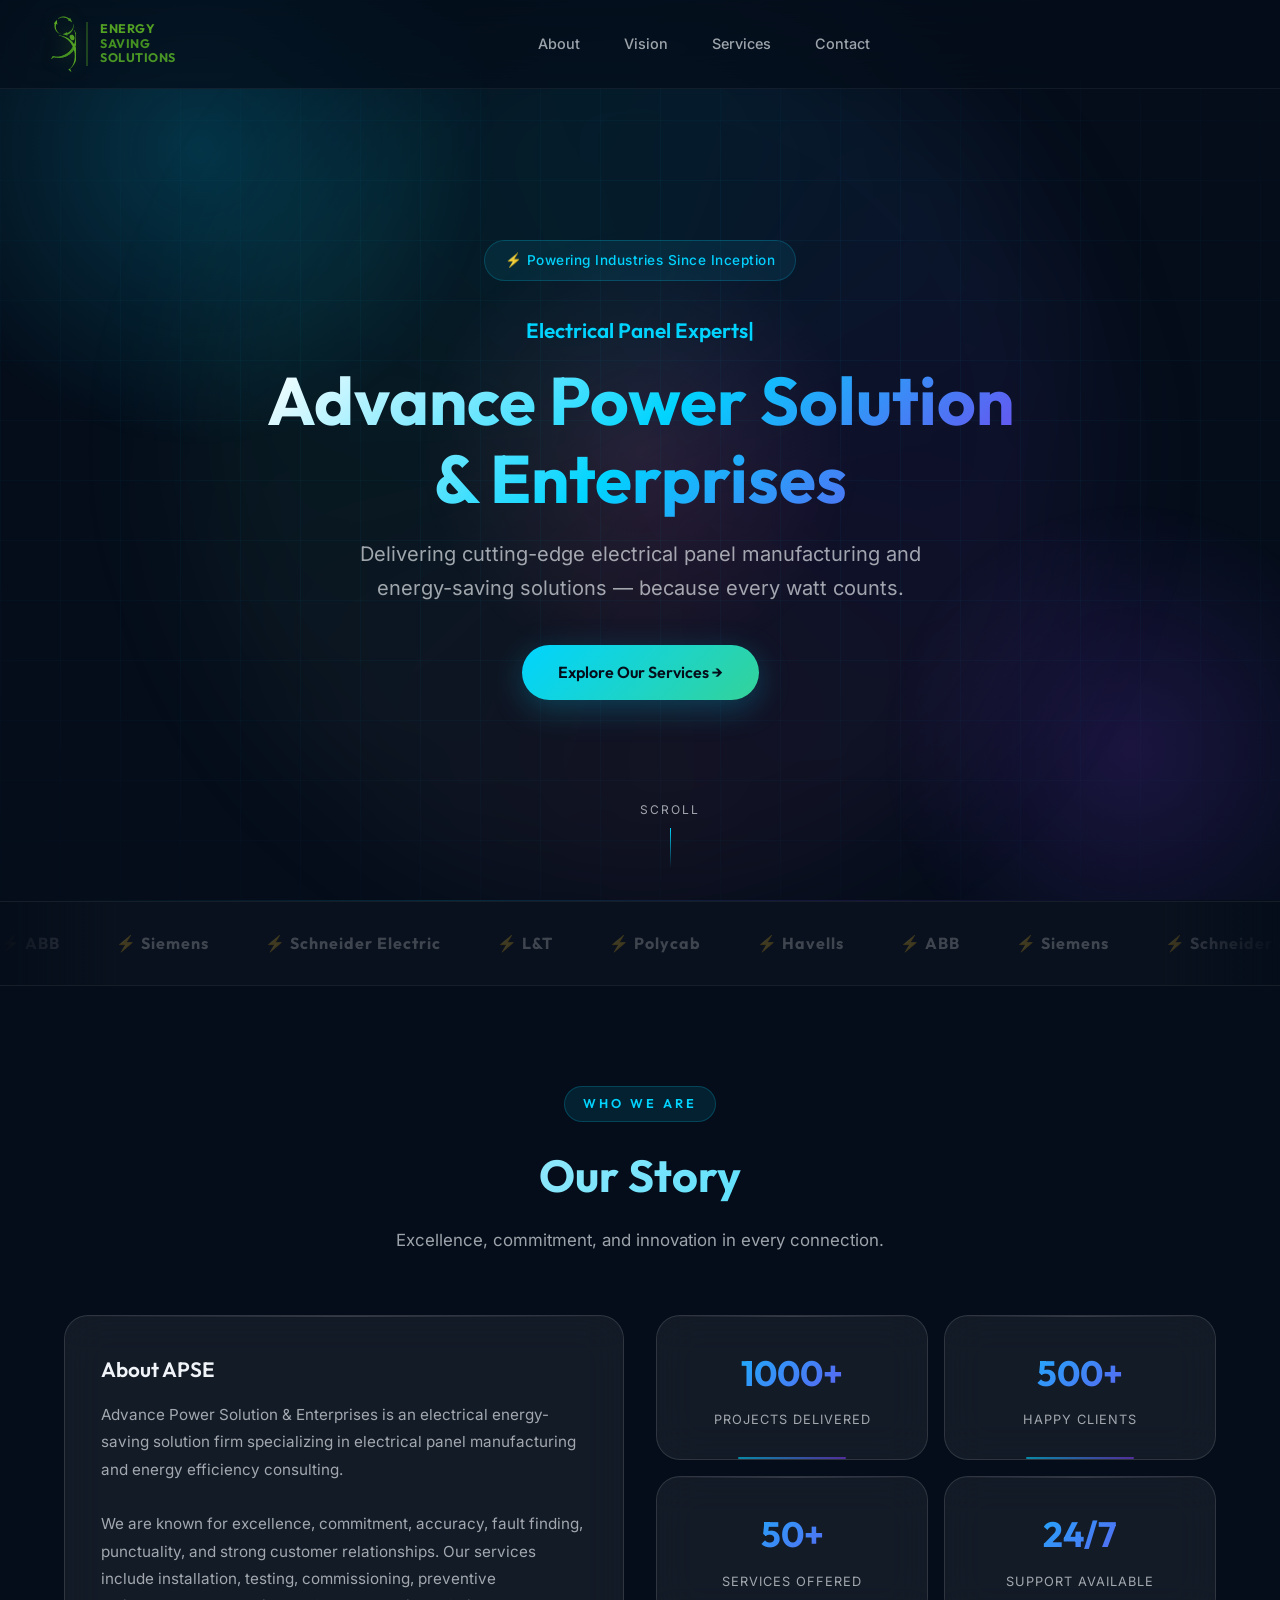
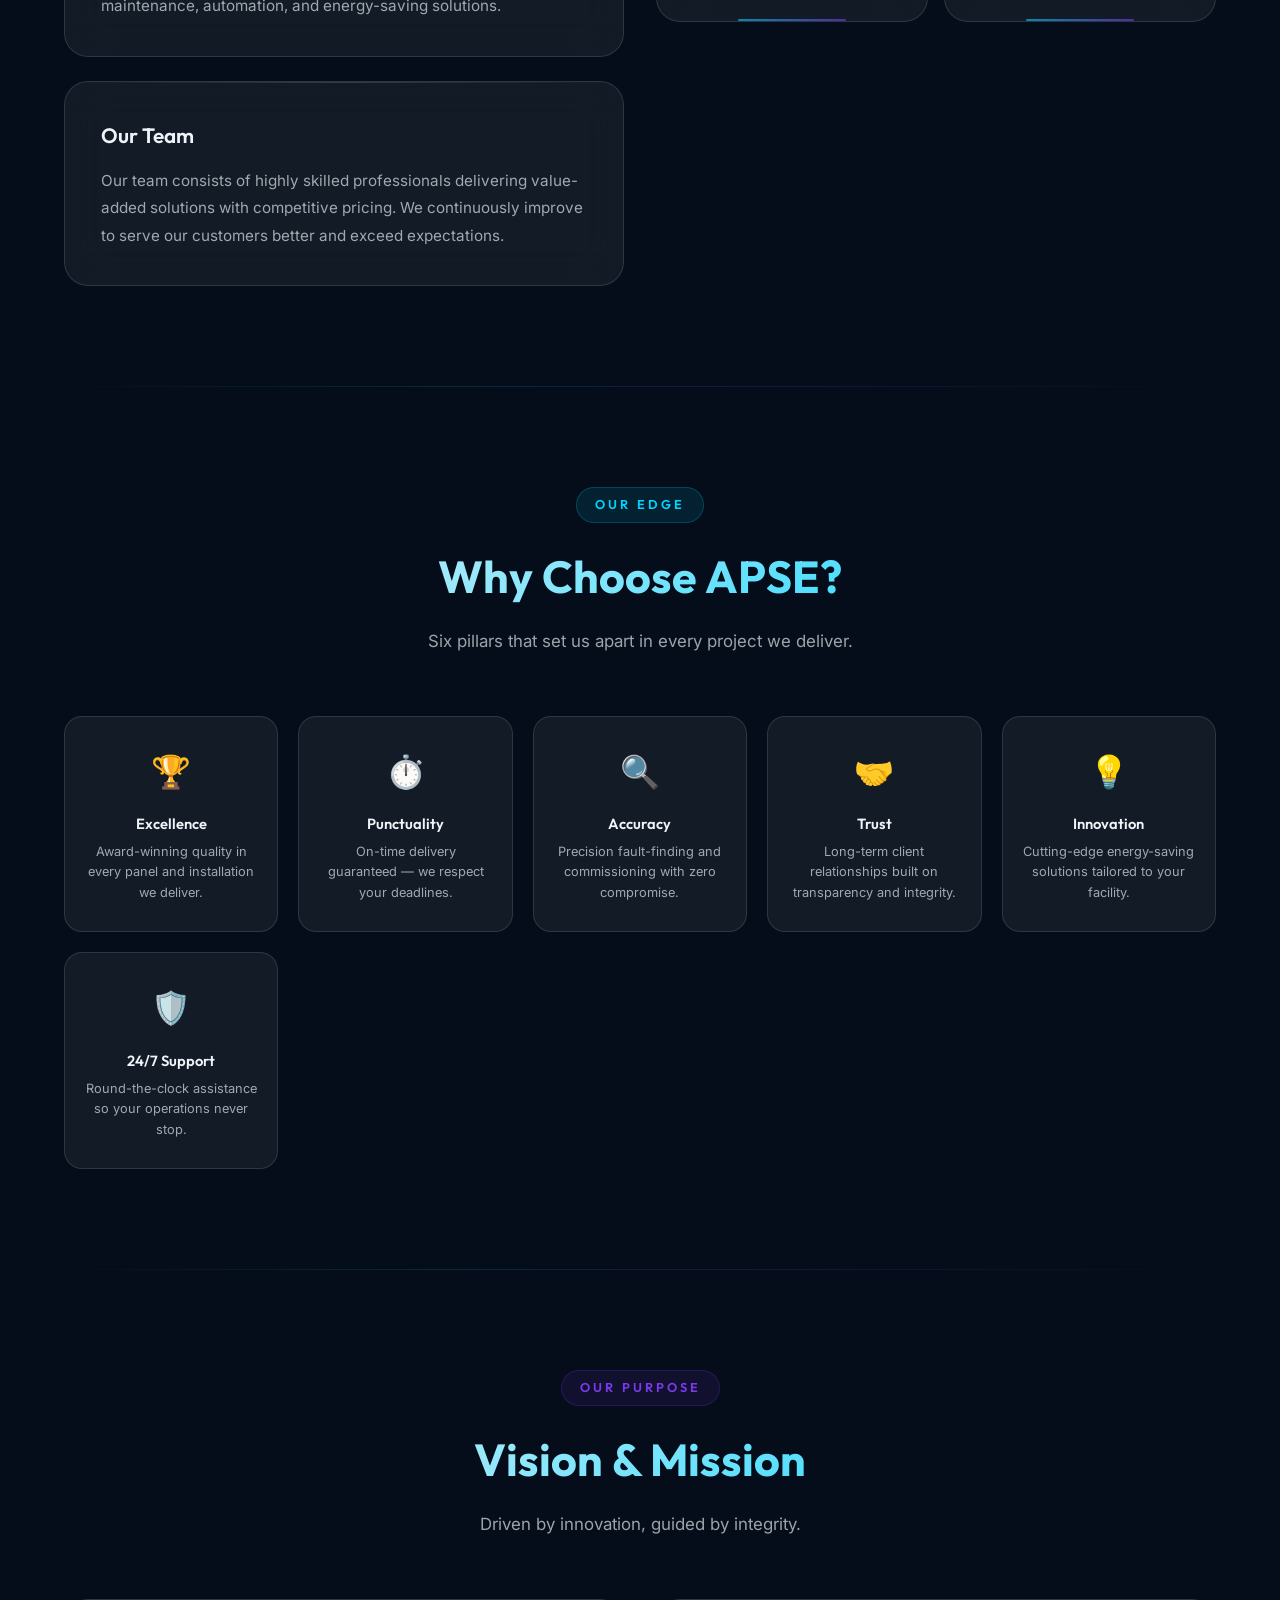
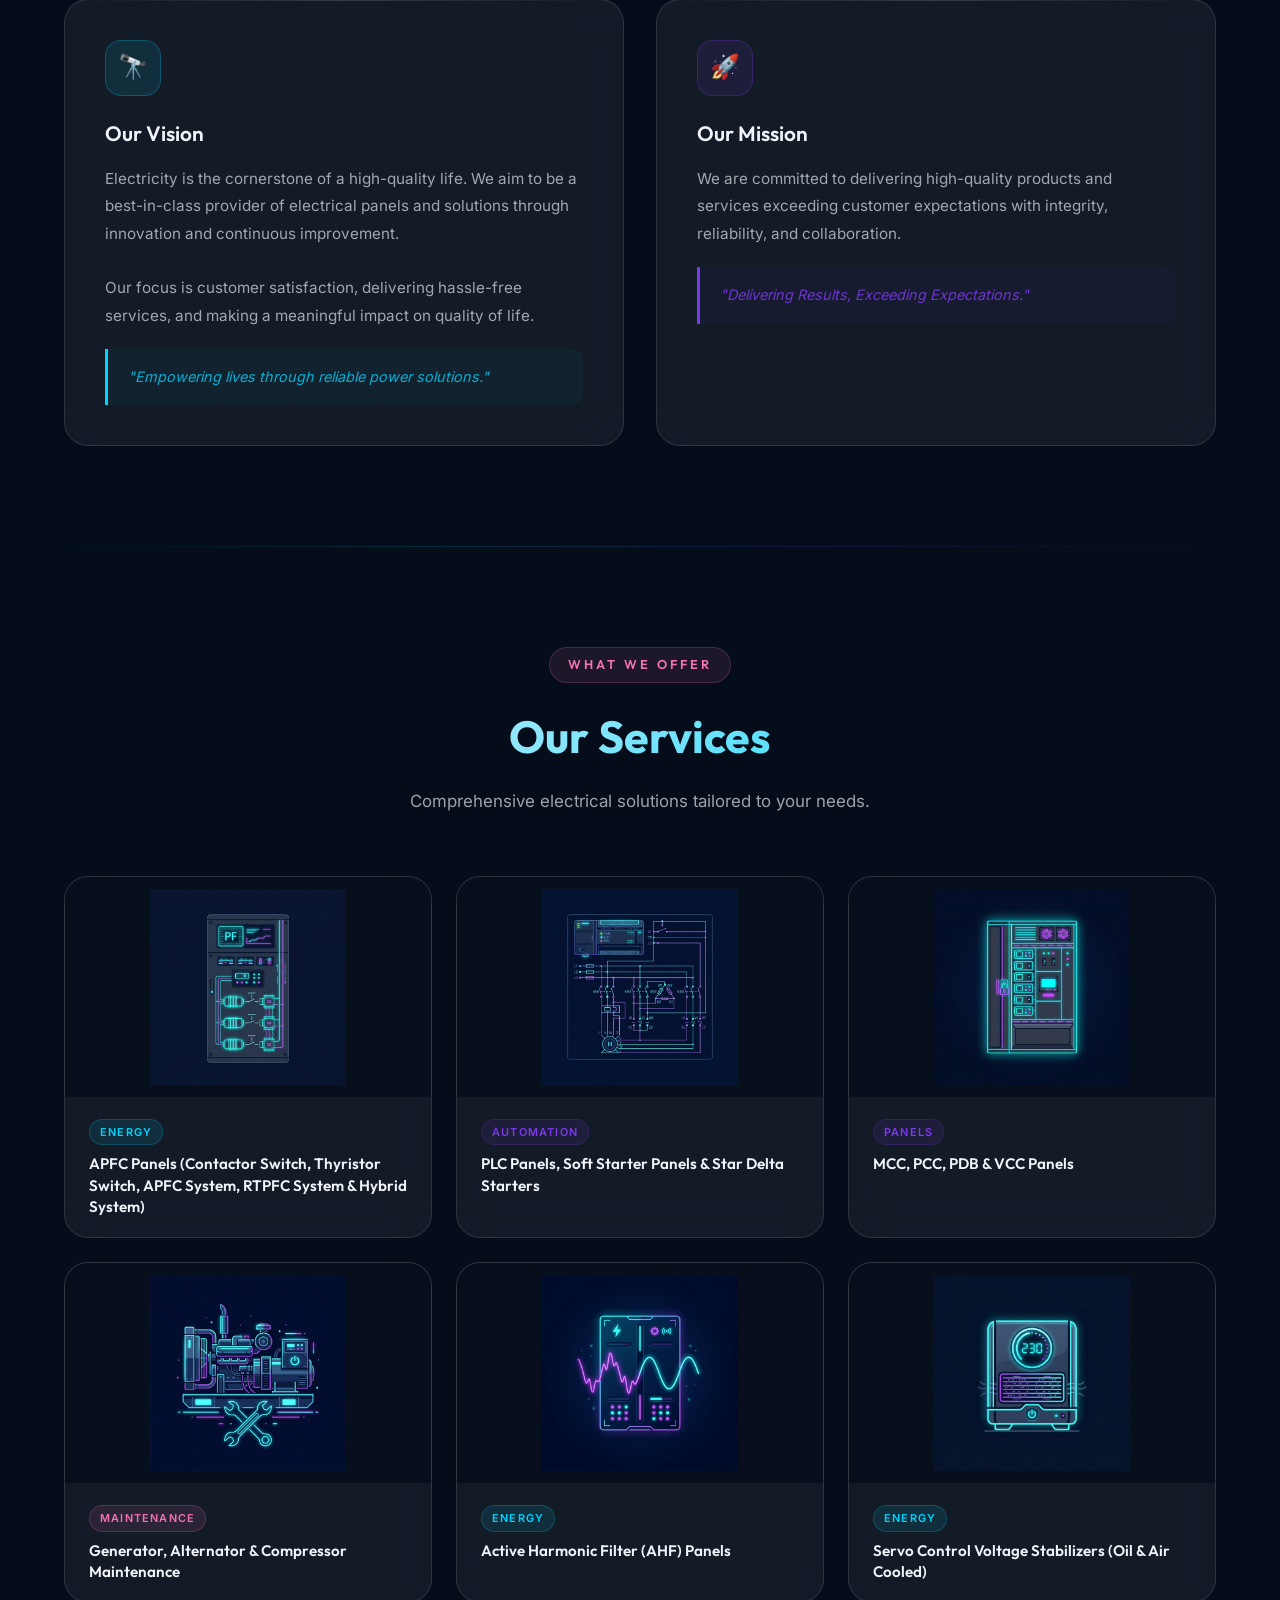
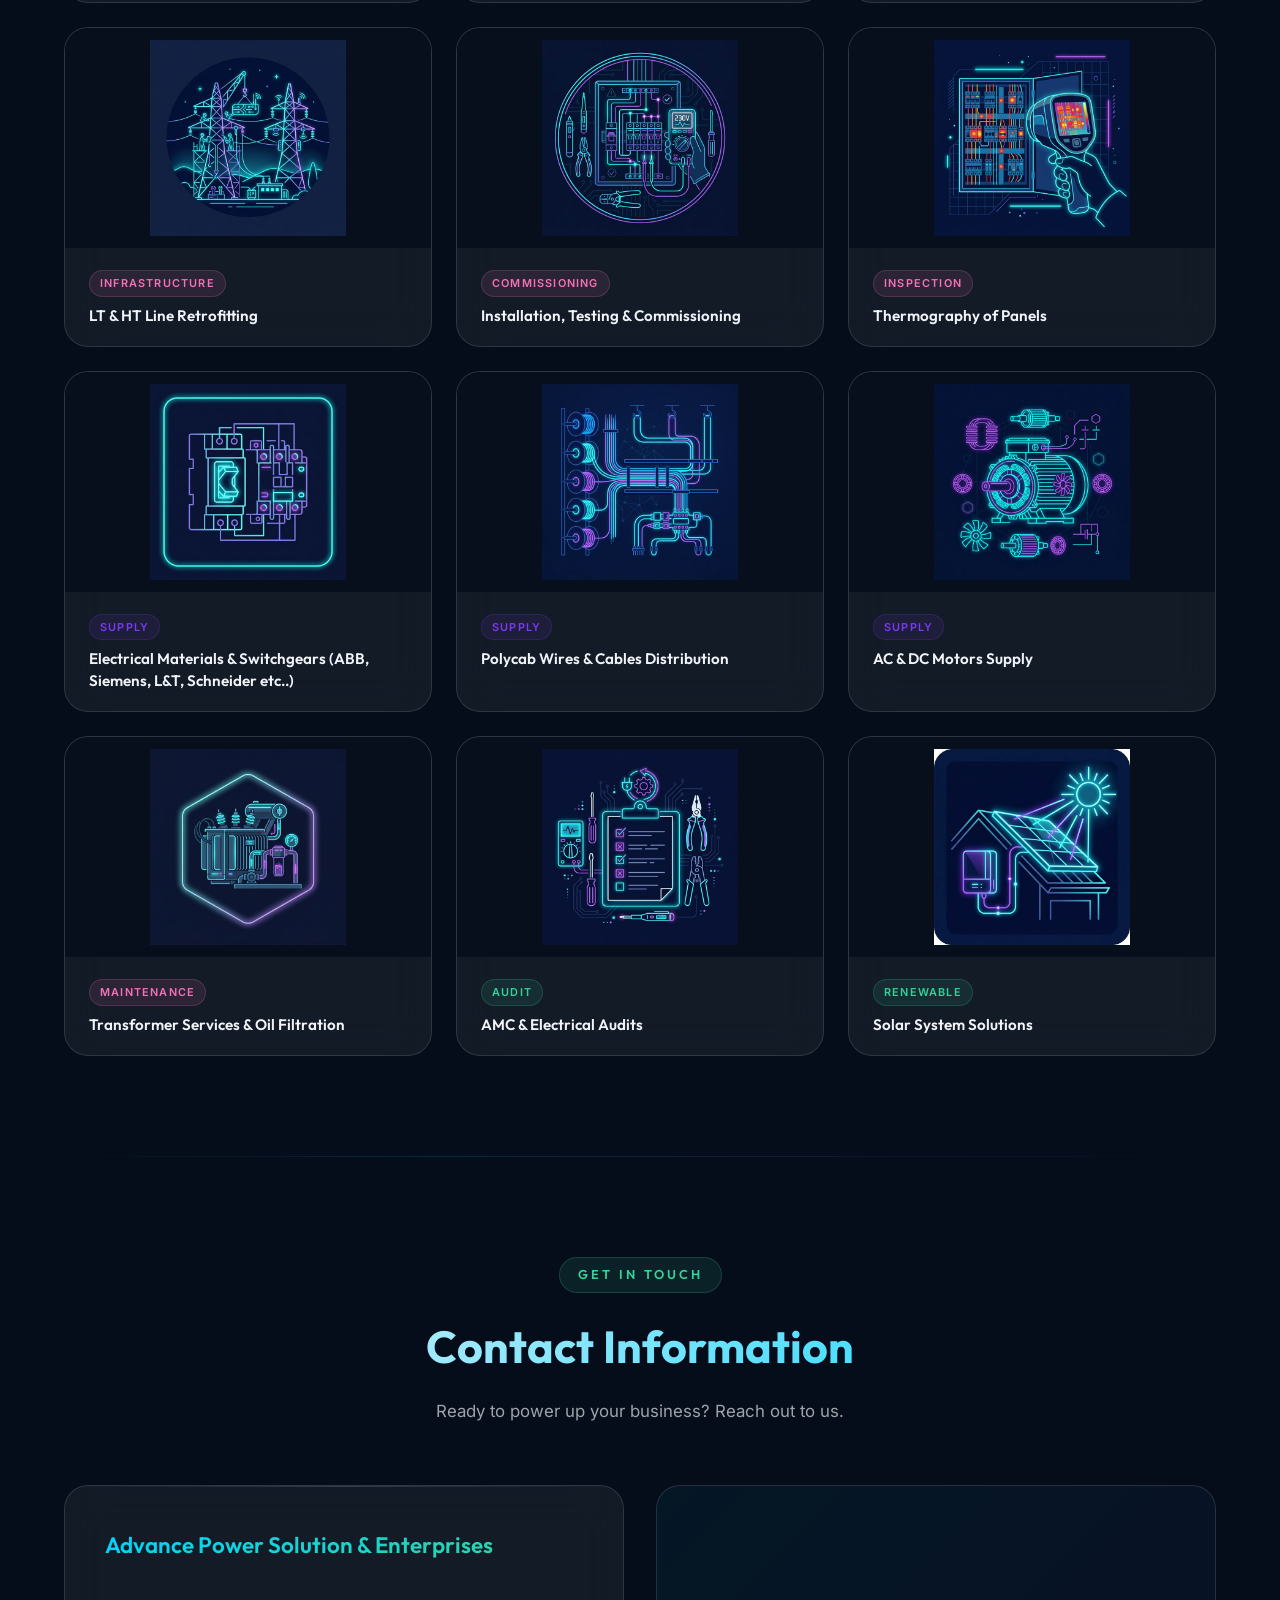
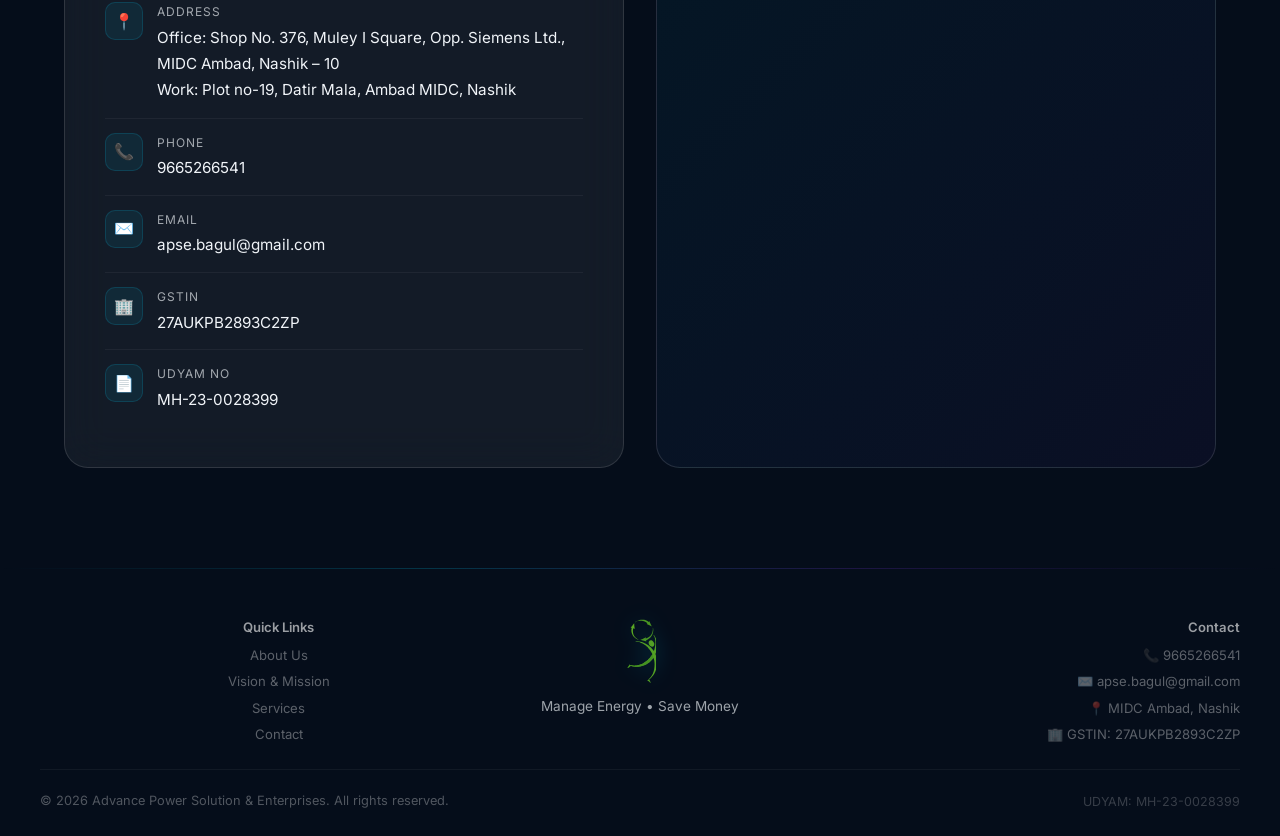
==== commit 1410ae2e: "feat: UI improvements, transparent logo, brand ticker, Why Choose Us, service badges, logo label" ====
--- a/apse.html
+++ b/apse.html
@@ -180,14 +180,57 @@
     }
 
     .logo img {
-      height: 40px;
+      height: 56px;
       width: auto;
-      filter: drop-shadow(0 0 8px rgba(0, 212, 255, 0.3));
+      filter: drop-shadow(0 0 8px rgba(82, 160, 36, 0.35));
       transition: var(--transition-smooth);
     }
 
     .logo img:hover {
-      filter: drop-shadow(0 0 14px rgba(0, 212, 255, 0.6));
+      filter: drop-shadow(0 0 14px rgba(82, 160, 36, 0.65));
+    }
+
+    .logo-label {
+      display: flex;
+      flex-direction: column;
+      gap: 0px;
+      padding-left: 12px;
+      margin-left: 10px;
+      border-left: 2px solid rgba(82, 160, 36, 0.35);
+      line-height: 1.15;
+    }
+
+    .logo-label span {
+      font-family: var(--font-heading);
+      font-weight: 700;
+      font-size: 0.78rem;
+      letter-spacing: 0.5px;
+      text-transform: uppercase;
+      transition: var(--transition-smooth);
+    }
+
+    .logo-label span:nth-child(1) {
+      color: #52A024;
+    }
+
+    .logo-label span:nth-child(2) {
+      color: #449122;
+    }
+
+    .logo-label span:nth-child(3) {
+      color: #499525;
+    }
+
+    .logo:hover .logo-label span:nth-child(1) {
+      color: #6BCF3A;
+    }
+
+    .logo:hover .logo-label span:nth-child(2) {
+      color: #52A024;
+    }
+
+    .logo:hover .logo-label span:nth-child(3) {
+      color: #5CB82E;
     }
 
     @keyframes pulse-glow {
@@ -806,7 +849,7 @@
     }
 
     .footer-logo img {
-      height: 48px;
+      height: 64px;
       width: auto;
       filter: drop-shadow(0 0 10px rgba(0, 212, 255, 0.3));
     }
@@ -969,6 +1012,293 @@
         padding: 28px;
       }
     }
+
+    /* ========== Hero Grid Overlay ========== */
+    .hero-grid {
+      position: absolute;
+      inset: 0;
+      background-image:
+        linear-gradient(rgba(0, 212, 255, 0.04) 1px, transparent 1px),
+        linear-gradient(90deg, rgba(0, 212, 255, 0.04) 1px, transparent 1px);
+      background-size: 60px 60px;
+      mask-image: radial-gradient(ellipse 80% 70% at 50% 50%, black 40%, transparent 100%);
+      -webkit-mask-image: radial-gradient(ellipse 80% 70% at 50% 50%, black 40%, transparent 100%);
+      pointer-events: none;
+    }
+
+    /* ========== Hero Typewriter ========== */
+    .hero-sub {
+      display: inline-block;
+      color: var(--clr-accent-1);
+      font-family: var(--font-heading);
+      font-weight: 600;
+      font-size: clamp(1rem, 2vw, 1.3rem);
+      margin-bottom: 14px;
+      animation: fadeSlideUp 0.8s ease-out 0.1s both;
+    }
+
+    .cursor-blink {
+      animation: blink 1s step-end infinite;
+    }
+
+    @keyframes blink {
+
+      0%,
+      100% {
+        opacity: 1
+      }
+
+      50% {
+        opacity: 0
+      }
+    }
+
+    /* ========== Stat counter accent ========== */
+    .stat-card {
+      position: relative;
+      overflow: hidden;
+    }
+
+    .stat-card::after {
+      content: '';
+      position: absolute;
+      bottom: 0;
+      left: 50%;
+      transform: translateX(-50%);
+      width: 40%;
+      height: 2px;
+      background: linear-gradient(90deg, var(--clr-accent-1), var(--clr-accent-2));
+      border-radius: 2px;
+      opacity: 0.6;
+    }
+
+    .stat-number {
+      transition: color 0.3s;
+    }
+
+    .stat-card:hover .stat-number {
+      color: var(--clr-accent-1);
+      -webkit-text-fill-color: initial;
+    }
+
+    /* ========== Service card glow accent ========== */
+    .service-card {
+      position: relative;
+    }
+
+    .service-card::after {
+      content: '';
+      position: absolute;
+      inset: 0;
+      border-radius: var(--radius-lg);
+      box-shadow: 0 0 0 1px rgba(0, 212, 255, 0);
+      transition: box-shadow 0.4s ease;
+      pointer-events: none;
+    }
+
+    .service-card:hover::after {
+      box-shadow: 0 0 28px 2px rgba(0, 212, 255, 0.12), 0 0 0 1px rgba(0, 212, 255, 0.2);
+    }
+
+    .service-badge {
+      display: inline-block;
+      font-size: 0.68rem;
+      font-weight: 600;
+      text-transform: uppercase;
+      letter-spacing: 1.2px;
+      padding: 3px 10px;
+      border-radius: 50px;
+      margin-bottom: 8px;
+      background: rgba(0, 212, 255, 0.1);
+      color: var(--clr-accent-1);
+      border: 1px solid rgba(0, 212, 255, 0.2);
+    }
+
+    .service-badge.purple {
+      background: rgba(124, 58, 237, 0.1);
+      color: var(--clr-accent-2);
+      border-color: rgba(124, 58, 237, 0.2);
+    }
+
+    .service-badge.pink {
+      background: rgba(244, 114, 182, 0.1);
+      color: var(--clr-accent-3);
+      border-color: rgba(244, 114, 182, 0.2);
+    }
+
+    .service-badge.green {
+      background: rgba(52, 211, 153, 0.1);
+      color: var(--clr-accent-4);
+      border-color: rgba(52, 211, 153, 0.2);
+    }
+
+    /* ========== Trusted Brands Ticker ========== */
+    .brands-strip {
+      overflow: hidden;
+      padding: 28px 0;
+      background: rgba(255, 255, 255, 0.02);
+      border-top: 1px solid rgba(255, 255, 255, 0.05);
+      border-bottom: 1px solid rgba(255, 255, 255, 0.05);
+      position: relative;
+    }
+
+    .brands-strip::before,
+    .brands-strip::after {
+      content: '';
+      position: absolute;
+      top: 0;
+      bottom: 0;
+      width: 120px;
+      z-index: 2;
+    }
+
+    .brands-strip::before {
+      left: 0;
+      background: linear-gradient(90deg, var(--clr-bg-dark), transparent);
+    }
+
+    .brands-strip::after {
+      right: 0;
+      background: linear-gradient(-90deg, var(--clr-bg-dark), transparent);
+    }
+
+    .brands-track {
+      display: flex;
+      gap: 56px;
+      width: max-content;
+      animation: scrollBrands 22s linear infinite;
+    }
+
+    .brands-track:hover {
+      animation-play-state: paused;
+    }
+
+    .brand-item {
+      font-family: var(--font-heading);
+      font-weight: 700;
+      font-size: 1rem;
+      letter-spacing: 1px;
+      color: rgba(255, 255, 255, 0.22);
+      white-space: nowrap;
+      transition: color 0.3s;
+    }
+
+    .brand-item:hover {
+      color: rgba(0, 212, 255, 0.7);
+    }
+
+    @keyframes scrollBrands {
+      from {
+        transform: translateX(0);
+      }
+
+      to {
+        transform: translateX(-50%);
+      }
+    }
+
+    /* ========== Why Choose Us strip ========== */
+    .why-grid {
+      display: grid;
+      grid-template-columns: repeat(auto-fit, minmax(200px, 1fr));
+      gap: 20px;
+      margin-top: 20px;
+    }
+
+    .why-item {
+      display: flex;
+      flex-direction: column;
+      align-items: center;
+      text-align: center;
+      padding: 28px 20px;
+      border-radius: var(--radius-md);
+      background: var(--clr-glass-bg);
+      border: 1px solid var(--clr-glass-border);
+      transition: var(--transition-smooth);
+    }
+
+    .why-item:hover {
+      background: var(--clr-glass-highlight);
+      transform: translateY(-4px);
+      border-color: rgba(0, 212, 255, 0.2);
+    }
+
+    .why-icon {
+      font-size: 2rem;
+      margin-bottom: 12px;
+    }
+
+    .why-title {
+      font-family: var(--font-heading);
+      font-weight: 600;
+      font-size: 0.92rem;
+      color: var(--clr-text-primary);
+      margin-bottom: 6px;
+    }
+
+    .why-desc {
+      font-size: 0.8rem;
+      color: var(--clr-text-secondary);
+      line-height: 1.6;
+    }
+
+    /* ========== Improved footer ========== */
+    .footer-inner {
+      max-width: 1200px;
+      margin: 0 auto;
+      display: grid;
+      grid-template-columns: 1fr auto 1fr;
+      align-items: center;
+      gap: 24px;
+      padding-bottom: 24px;
+      border-bottom: 1px solid rgba(255, 255, 255, 0.05);
+    }
+
+    .footer-links {
+      display: flex;
+      gap: 20px;
+      justify-content: flex-end;
+    }
+
+    .footer-links a {
+      font-size: 0.82rem;
+      color: rgba(255, 255, 255, 0.35);
+      text-decoration: none;
+      transition: color 0.3s;
+    }
+
+    .footer-links a:hover {
+      color: var(--clr-accent-1);
+    }
+
+    .footer-bottom {
+      max-width: 1200px;
+      margin: 20px auto 0;
+      display: flex;
+      justify-content: space-between;
+      align-items: center;
+      flex-wrap: wrap;
+      gap: 8px;
+    }
+
+    @media (max-width: 768px) {
+      .footer-inner {
+        grid-template-columns: 1fr;
+        text-align: center;
+      }
+
+      .footer-links {
+        justify-content: center;
+      }
+
+      .footer-bottom {
+        justify-content: center;
+      }
+
+      .brands-track {
+        gap: 36px;
+      }
+    }
   </style>
 </head>
 
@@ -982,6 +1312,11 @@
   <header id="top-header">
     <div class="logo">
       <img src="images/logo.svg" alt="APSE Logo">
+      <div class="logo-label">
+        <span>Energy</span>
+        <span>Saving</span>
+        <span>Solutions</span>
+      </div>
     </div>
     <button class="menu-toggle" id="menuToggle" aria-label="Toggle navigation">
       <span></span>
@@ -999,7 +1334,9 @@
 
   <!-- ========== HERO ========== -->
   <section class="hero" id="hero">
+    <div class="hero-grid"></div>
     <div class="hero-badge">⚡ Powering Industries Since Inception</div>
+    <div class="hero-sub" id="hero-sub"><span id="typed-text"></span><span class="cursor-blink">|</span></div>
     <h1>Advance Power Solution<br>& Enterprises</h1>
     <p>Delivering cutting-edge electrical panel manufacturing and energy-saving solutions — because every watt counts.
     </p>
@@ -1011,6 +1348,24 @@
   </section>
 
   <div class="section-divider"></div>
+
+  <!-- ========== BRAND TICKER ========== -->
+  <div class="brands-strip">
+    <div class="brands-track" id="brandsTrack">
+      <span class="brand-item">⚡ ABB</span>
+      <span class="brand-item">⚡ Siemens</span>
+      <span class="brand-item">⚡ Schneider Electric</span>
+      <span class="brand-item">⚡ L&T</span>
+      <span class="brand-item">⚡ Polycab</span>
+      <span class="brand-item">⚡ Havells</span>
+      <span class="brand-item">⚡ ABB</span>
+      <span class="brand-item">⚡ Siemens</span>
+      <span class="brand-item">⚡ Schneider Electric</span>
+      <span class="brand-item">⚡ L&T</span>
+      <span class="brand-item">⚡ Polycab</span>
+      <span class="brand-item">⚡ Havells</span>
+    </div>
+  </div>
 
   <!-- ========== ABOUT ========== -->
   <section id="about" class="section">
@@ -1061,6 +1416,49 @@
 
   <div class="section-divider"></div>
 
+  <!-- ========== WHY CHOOSE US ========== -->
+  <section class="section">
+    <div class="section-header reveal">
+      <span class="label label-cyan">Our Edge</span>
+      <h2>Why Choose APSE?</h2>
+      <p>Six pillars that set us apart in every project we deliver.</p>
+    </div>
+    <div class="why-grid">
+      <div class="why-item reveal">
+        <div class="why-icon">🏆</div>
+        <div class="why-title">Excellence</div>
+        <div class="why-desc">Award-winning quality in every panel and installation we deliver.</div>
+      </div>
+      <div class="why-item reveal">
+        <div class="why-icon">⏱️</div>
+        <div class="why-title">Punctuality</div>
+        <div class="why-desc">On-time delivery guaranteed — we respect your deadlines.</div>
+      </div>
+      <div class="why-item reveal">
+        <div class="why-icon">🔍</div>
+        <div class="why-title">Accuracy</div>
+        <div class="why-desc">Precision fault-finding and commissioning with zero compromise.</div>
+      </div>
+      <div class="why-item reveal">
+        <div class="why-icon">🤝</div>
+        <div class="why-title">Trust</div>
+        <div class="why-desc">Long-term client relationships built on transparency and integrity.</div>
+      </div>
+      <div class="why-item reveal">
+        <div class="why-icon">💡</div>
+        <div class="why-title">Innovation</div>
+        <div class="why-desc">Cutting-edge energy-saving solutions tailored to your facility.</div>
+      </div>
+      <div class="why-item reveal">
+        <div class="why-icon">🛡️</div>
+        <div class="why-title">24/7 Support</div>
+        <div class="why-desc">Round-the-clock assistance so your operations never stop.</div>
+      </div>
+    </div>
+  </section>
+
+  <div class="section-divider"></div>
+
   <!-- ========== VISION & MISSION ========== -->
   <section id="vision" class="section">
     <div class="section-header reveal">
@@ -1106,6 +1504,7 @@
         <div class="service-img-wrapper"><img src="images/apfc_panels_1774690169350.png" alt="APFC Panels"
             loading="lazy"></div>
         <div class="service-text">
+          <span class="service-badge">Energy</span>
           <h4>APFC Panels (Contactor Switch, Thyristor Switch, APFC System, RTPFC System & Hybrid System)</h4>
         </div>
       </div>
@@ -1113,6 +1512,7 @@
         <div class="service-img-wrapper"><img src="images/plc_panels_1774690208927.png" alt="PLC Panels" loading="lazy">
         </div>
         <div class="service-text">
+          <span class="service-badge purple">Automation</span>
           <h4>PLC Panels, Soft Starter Panels & Star Delta Starters</h4>
         </div>
       </div>
@@ -1120,6 +1520,7 @@
         <div class="service-img-wrapper"><img src="images/mcc_panels_1774690224497.png" alt="MCC Panels" loading="lazy">
         </div>
         <div class="service-text">
+          <span class="service-badge purple">Panels</span>
           <h4>MCC, PCC, PDB & VCC Panels</h4>
         </div>
       </div>
@@ -1127,6 +1528,7 @@
         <div class="service-img-wrapper"><img src="images/generator_maintenance_1774690243767.png"
             alt="Generator Maintenance" loading="lazy"></div>
         <div class="service-text">
+          <span class="service-badge pink">Maintenance</span>
           <h4>Generator, Alternator & Compressor Maintenance</h4>
         </div>
       </div>
@@ -1134,6 +1536,7 @@
         <div class="service-img-wrapper"><img src="images/harmonic_filter_1774690271508.png" alt="Harmonic Filter"
             loading="lazy"></div>
         <div class="service-text">
+          <span class="service-badge">Energy</span>
           <h4>Active Harmonic Filter (AHF) Panels</h4>
         </div>
       </div>
@@ -1141,6 +1544,7 @@
         <div class="service-img-wrapper"><img src="images/voltage_stabilizer_1774690297756.png" alt="Voltage Stabilizer"
             loading="lazy"></div>
         <div class="service-text">
+          <span class="service-badge">Energy</span>
           <h4>Servo Control Voltage Stabilizers (Oil & Air Cooled)</h4>
         </div>
       </div>
@@ -1148,6 +1552,7 @@
         <div class="service-img-wrapper"><img src="images/line_retrofitting_1774690316163.png" alt="Line Retrofitting"
             loading="lazy"></div>
         <div class="service-text">
+          <span class="service-badge pink">Infrastructure</span>
           <h4>LT & HT Line Retrofitting</h4>
         </div>
       </div>
@@ -1155,6 +1560,7 @@
         <div class="service-img-wrapper"><img src="images/installation_testing_1774690352636.png"
             alt="Installation Testing" loading="lazy"></div>
         <div class="service-text">
+          <span class="service-badge pink">Commissioning</span>
           <h4>Installation, Testing & Commissioning</h4>
         </div>
       </div>
@@ -1162,6 +1568,7 @@
         <div class="service-img-wrapper"><img src="images/thermography_panels_1774690367982.png" alt="Thermography"
             loading="lazy"></div>
         <div class="service-text">
+          <span class="service-badge pink">Inspection</span>
           <h4>Thermography of Panels</h4>
         </div>
       </div>
@@ -1169,6 +1576,7 @@
         <div class="service-img-wrapper"><img src="images/switchgears_materials_1774690398543.png" alt="Switchgears"
             loading="lazy"></div>
         <div class="service-text">
+          <span class="service-badge purple">Supply</span>
           <h4>Electrical Materials & Switchgears (ABB, Siemens, L&T, Schneider etc..)</h4>
         </div>
       </div>
@@ -1176,6 +1584,7 @@
         <div class="service-img-wrapper"><img src="images/wires_cables_1774690426759.png" alt="Wires and Cables"
             loading="lazy"></div>
         <div class="service-text">
+          <span class="service-badge purple">Supply</span>
           <h4>Polycab Wires & Cables Distribution</h4>
         </div>
       </div>
@@ -1183,6 +1592,7 @@
         <div class="service-img-wrapper"><img src="images/motors_supply_1774690443005.png" alt="Motors Supply"
             loading="lazy"></div>
         <div class="service-text">
+          <span class="service-badge purple">Supply</span>
           <h4>AC & DC Motors Supply</h4>
         </div>
       </div>
@@ -1190,6 +1600,7 @@
         <div class="service-img-wrapper"><img src="images/transformer_services_1774690461122.png"
             alt="Transformer Services" loading="lazy"></div>
         <div class="service-text">
+          <span class="service-badge pink">Maintenance</span>
           <h4>Transformer Services & Oil Filtration</h4>
         </div>
       </div>
@@ -1197,6 +1608,7 @@
         <div class="service-img-wrapper"><img src="images/amc_audits_1774690476905.png" alt="AMC Audits" loading="lazy">
         </div>
         <div class="service-text">
+          <span class="service-badge green">Audit</span>
           <h4>AMC & Electrical Audits</h4>
         </div>
       </div>
@@ -1204,6 +1616,7 @@
         <div class="service-img-wrapper"><img src="images/solar_solutions_1774690492364.png" alt="Solar Solutions"
             loading="lazy"></div>
         <div class="service-text">
+          <span class="service-badge green">Renewable</span>
           <h4>Solar System Solutions</h4>
         </div>
       </div>
@@ -1277,9 +1690,39 @@
 
   <!-- ========== FOOTER ========== -->
   <footer>
-    <div class="footer-logo"><img src="images/logo.svg" alt="APSE Logo"></div>
-    <p class="footer-tagline">Manage Energy • Save Money</p>
-    <p class="footer-copy">© 2026 Advance Power Solution & Enterprises. All rights reserved.</p>
+    <div class="footer-inner">
+      <div style="font-size:0.82rem;color:rgba(255,255,255,0.35);">
+        <strong style="color:rgba(255,255,255,0.6);display:block;margin-bottom:6px;">Quick Links</strong>
+        <a href="#about"
+          style="display:block;color:rgba(255,255,255,0.35);text-decoration:none;margin-bottom:4px;transition:color 0.3s;"
+          onmouseover="this.style.color='#00d4ff'" onmouseout="this.style.color='rgba(255,255,255,0.35)'">About Us</a>
+        <a href="#vision"
+          style="display:block;color:rgba(255,255,255,0.35);text-decoration:none;margin-bottom:4px;transition:color 0.3s;"
+          onmouseover="this.style.color='#00d4ff'" onmouseout="this.style.color='rgba(255,255,255,0.35)'">Vision &
+          Mission</a>
+        <a href="#services"
+          style="display:block;color:rgba(255,255,255,0.35);text-decoration:none;margin-bottom:4px;transition:color 0.3s;"
+          onmouseover="this.style.color='#00d4ff'" onmouseout="this.style.color='rgba(255,255,255,0.35)'">Services</a>
+        <a href="#contact"
+          style="display:block;color:rgba(255,255,255,0.35);text-decoration:none;transition:color 0.3s;"
+          onmouseover="this.style.color='#00d4ff'" onmouseout="this.style.color='rgba(255,255,255,0.35)'">Contact</a>
+      </div>
+      <div style="text-align:center;">
+        <div class="footer-logo"><img src="images/logo.svg" alt="APSE Logo"></div>
+        <p class="footer-tagline">Manage Energy • Save Money</p>
+      </div>
+      <div style="text-align:right;font-size:0.82rem;color:rgba(255,255,255,0.35);">
+        <strong style="color:rgba(255,255,255,0.6);display:block;margin-bottom:6px;">Contact</strong>
+        <span style="display:block;margin-bottom:4px;">📞 9665266541</span>
+        <span style="display:block;margin-bottom:4px;">✉️ apse.bagul@gmail.com</span>
+        <span style="display:block;margin-bottom:4px;">📍 MIDC Ambad, Nashik</span>
+        <span style="display:block;">🏢 GSTIN: 27AUKPB2893C2ZP</span>
+      </div>
+    </div>
+    <div class="footer-bottom">
+      <p class="footer-copy">© 2026 Advance Power Solution & Enterprises. All rights reserved.</p>
+      <p style="font-size:0.78rem;color:rgba(255,255,255,0.2);">UDYAM: MH-23-0028399</p>
+    </div>
   </footer>
 
   <!-- ========== JavaScript ========== -->
@@ -1330,6 +1773,60 @@
         header.style.boxShadow = 'none';
       }
     });
+
+    // Typewriter effect
+    const phrases = [
+      'Electrical Panel Experts',
+      'Energy-Saving Specialists',
+      'Trusted by 500+ Clients',
+      'MIDC Ambad, Nashik'
+    ];
+    let pi = 0, ci = 0, deleting = false;
+    const typedEl = document.getElementById('typed-text');
+    function typeWriter() {
+      const phrase = phrases[pi];
+      if (!deleting) {
+        typedEl.textContent = phrase.slice(0, ++ci);
+        if (ci === phrase.length) { deleting = true; setTimeout(typeWriter, 1800); return; }
+      } else {
+        typedEl.textContent = phrase.slice(0, --ci);
+        if (ci === 0) { deleting = false; pi = (pi + 1) % phrases.length; }
+      }
+      setTimeout(typeWriter, deleting ? 45 : 75);
+    }
+    typeWriter();
+
+    // Animated stat counters
+    function animateCounter(el, target, suffix) {
+      let start = 0;
+      const duration = 1600;
+      const step = (timestamp) => {
+        if (!start) start = timestamp;
+        const progress = Math.min((timestamp - start) / duration, 1);
+        const eased = 1 - Math.pow(1 - progress, 3);
+        el.textContent = Math.floor(eased * target) + suffix;
+        if (progress < 1) requestAnimationFrame(step);
+      };
+      requestAnimationFrame(step);
+    }
+    const statObserver = new IntersectionObserver((entries) => {
+      entries.forEach(entry => {
+        if (entry.isIntersecting) {
+          const el = entry.target;
+          const raw = el.dataset.target;
+          const num = parseInt(raw);
+          const suffix = raw.replace(num.toString(), '');
+          animateCounter(el, num, suffix);
+          statObserver.unobserve(el);
+        }
+      });
+    }, { threshold: 0.5 });
+    document.querySelectorAll('.stat-number').forEach(el => {
+      const text = el.textContent.trim();
+      el.dataset.target = text;
+      el.textContent = '0' + text.replace(/[0-9]/g, '').trim();
+      statObserver.observe(el);
+    });
   </script>
 
 </body>
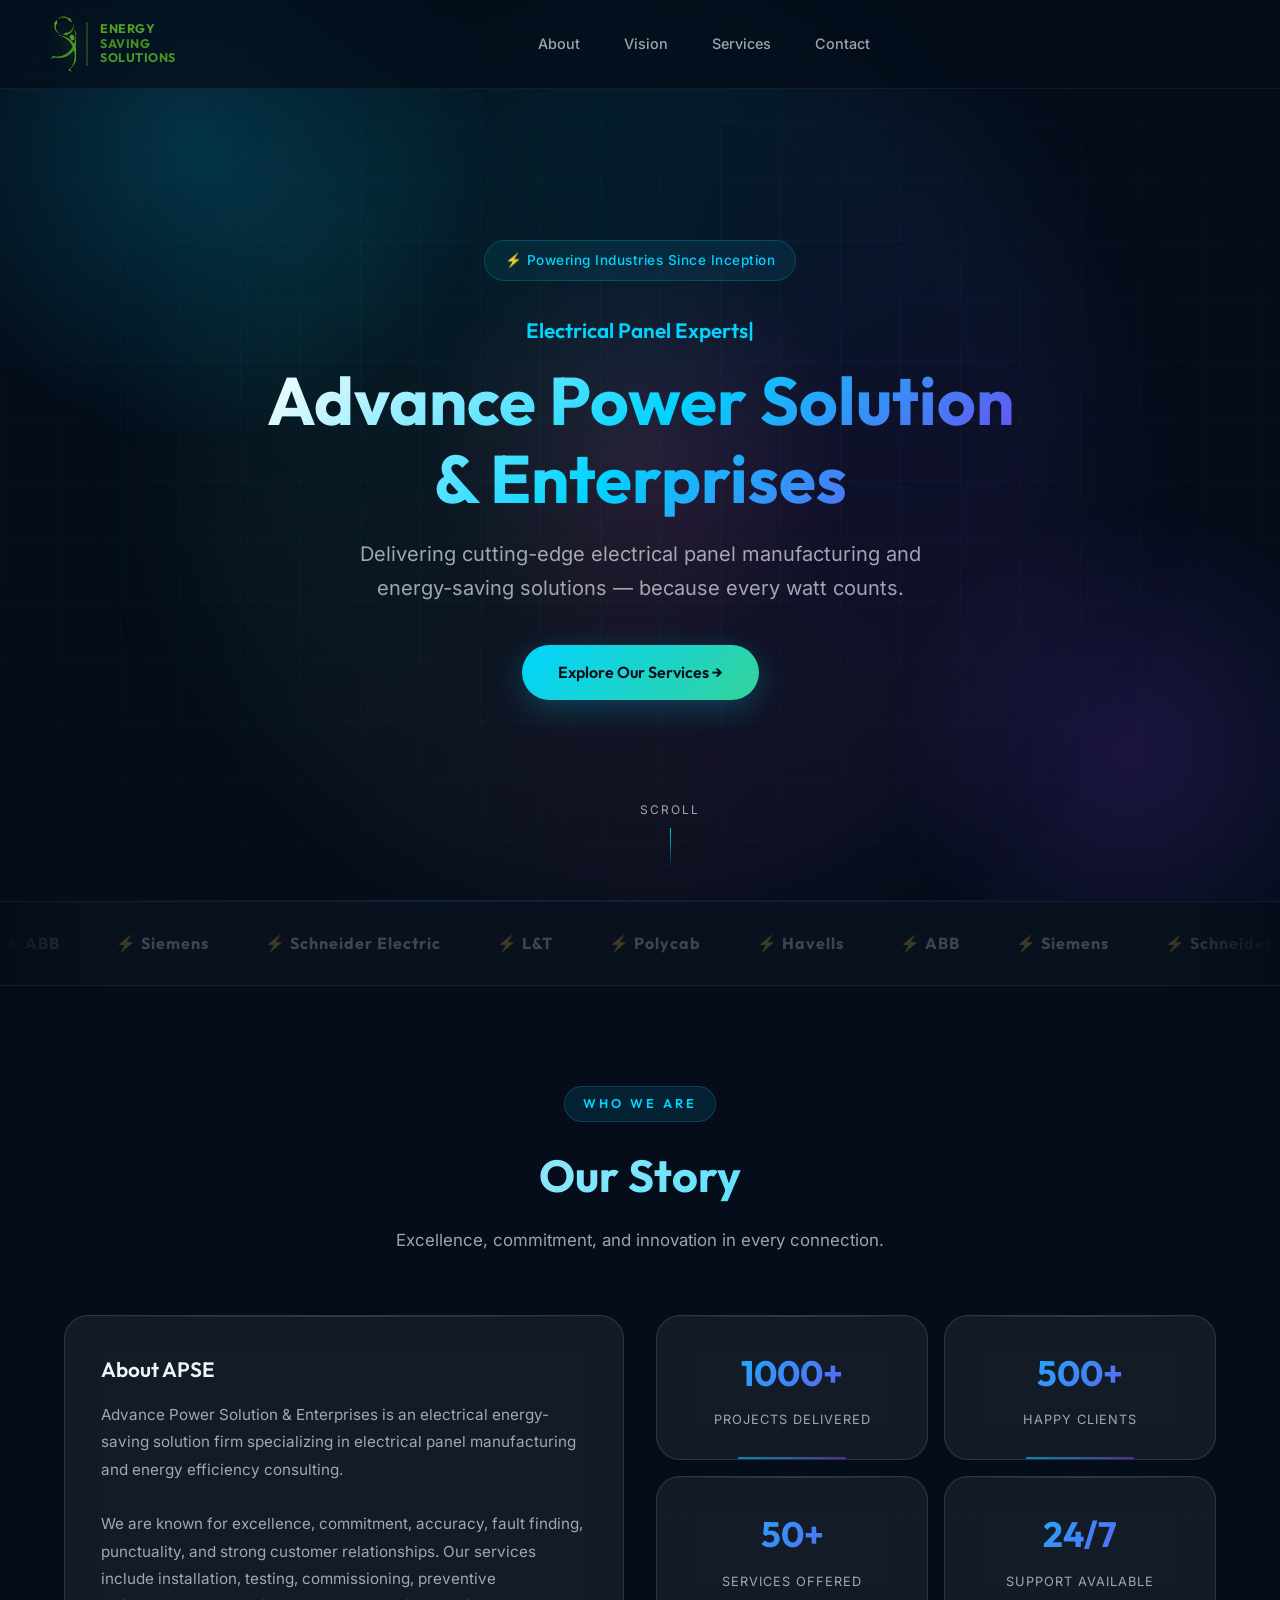
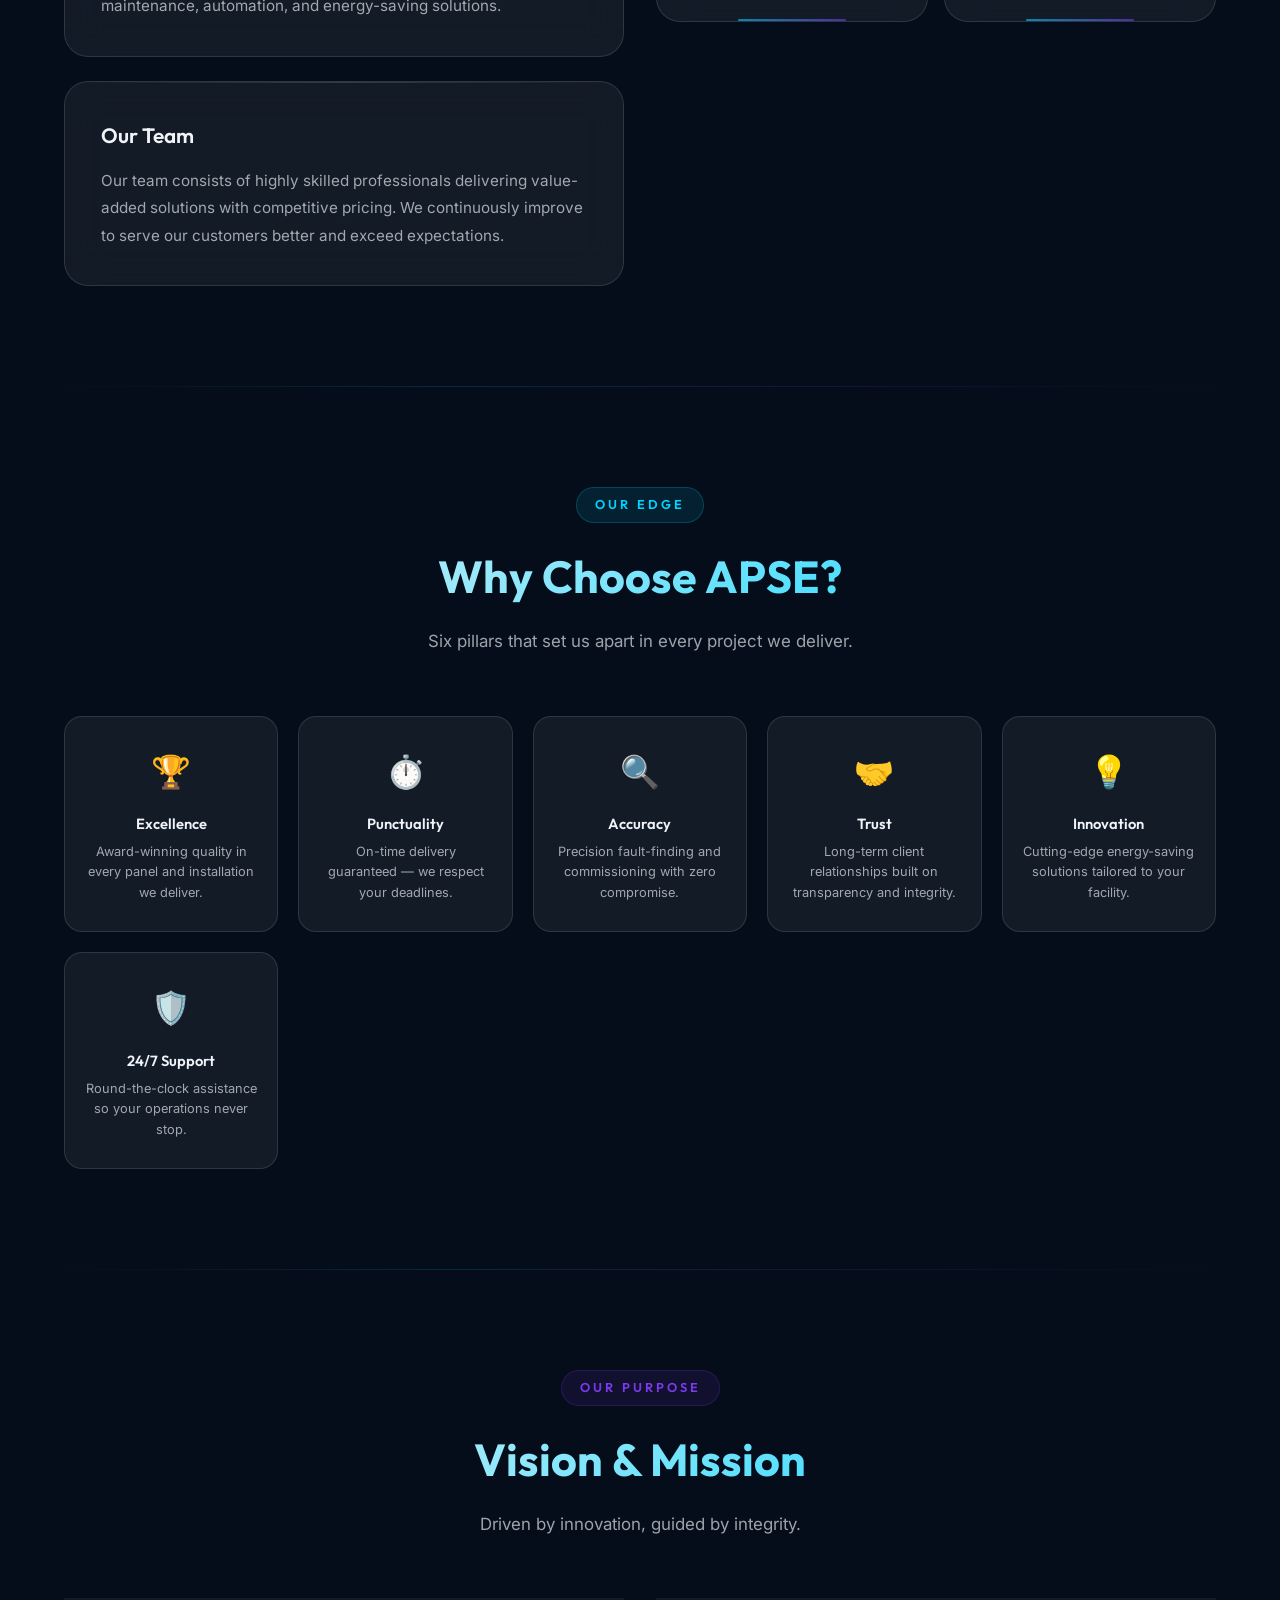
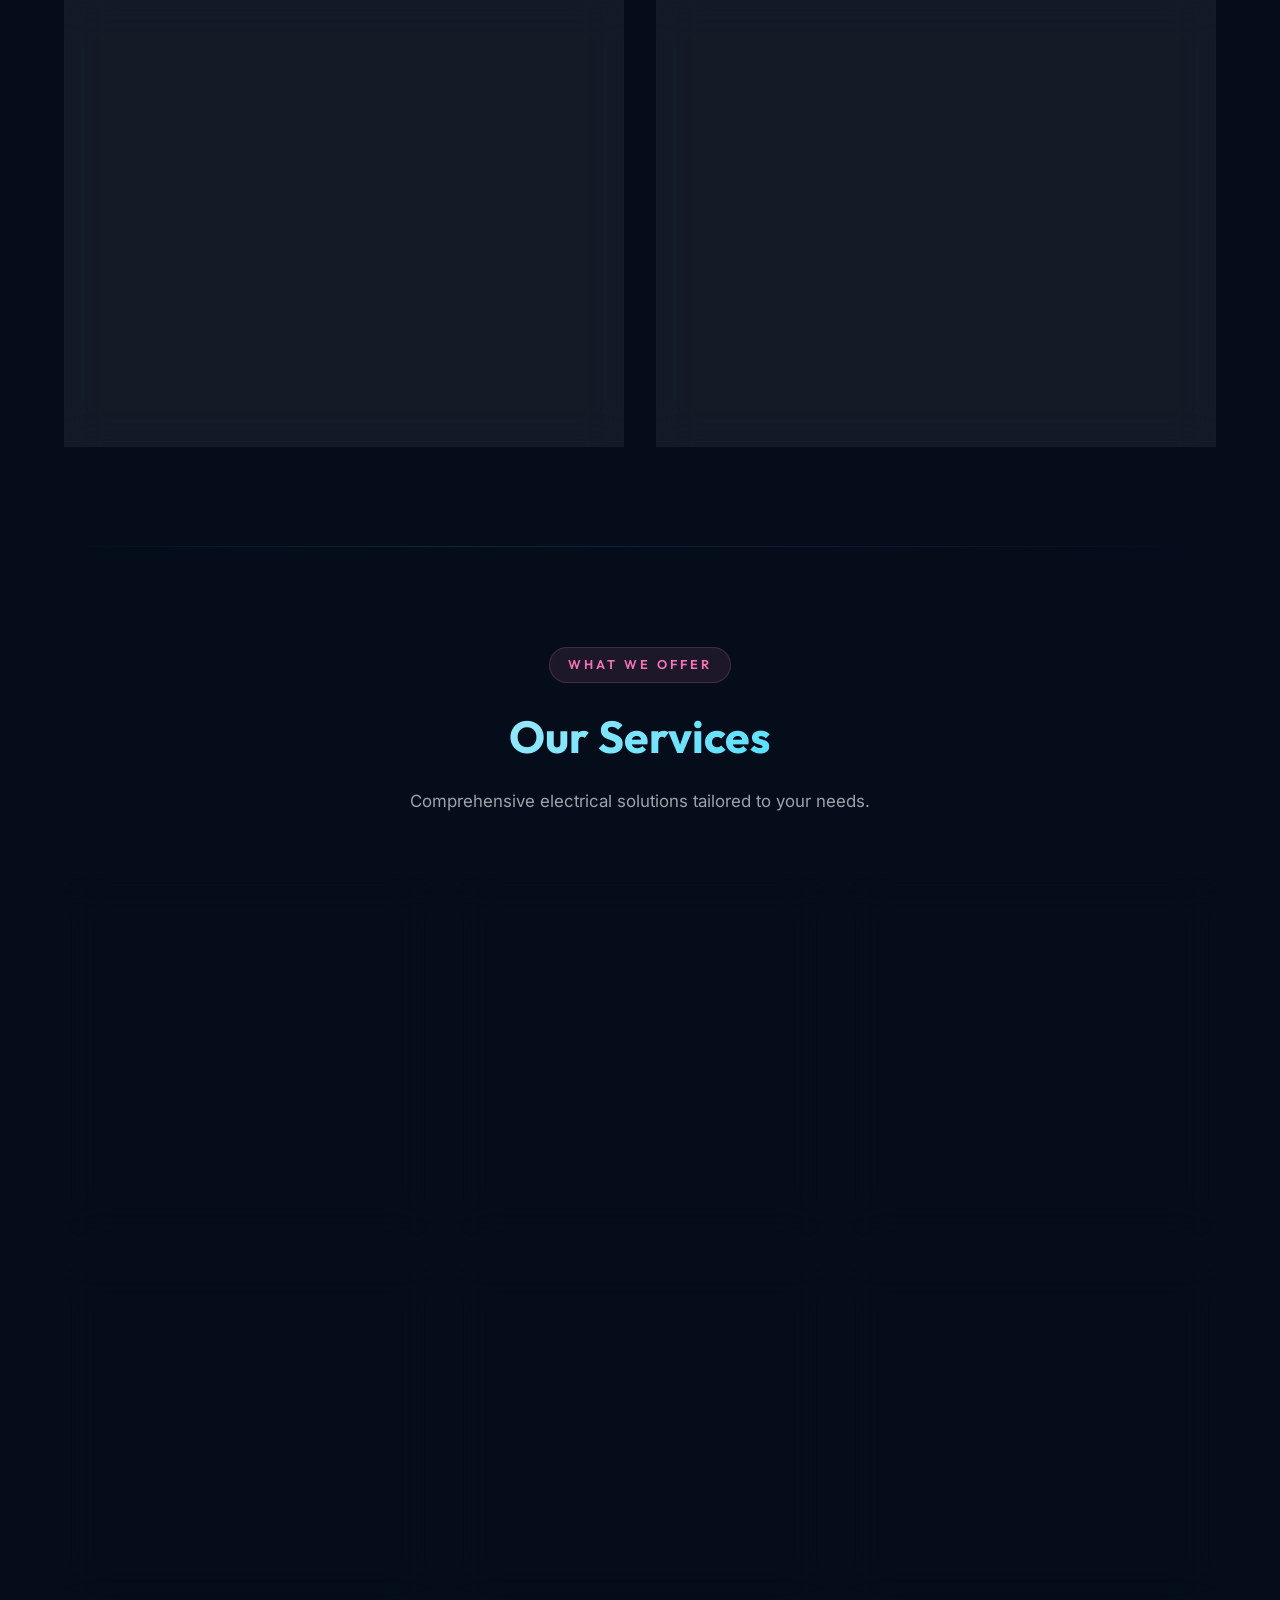
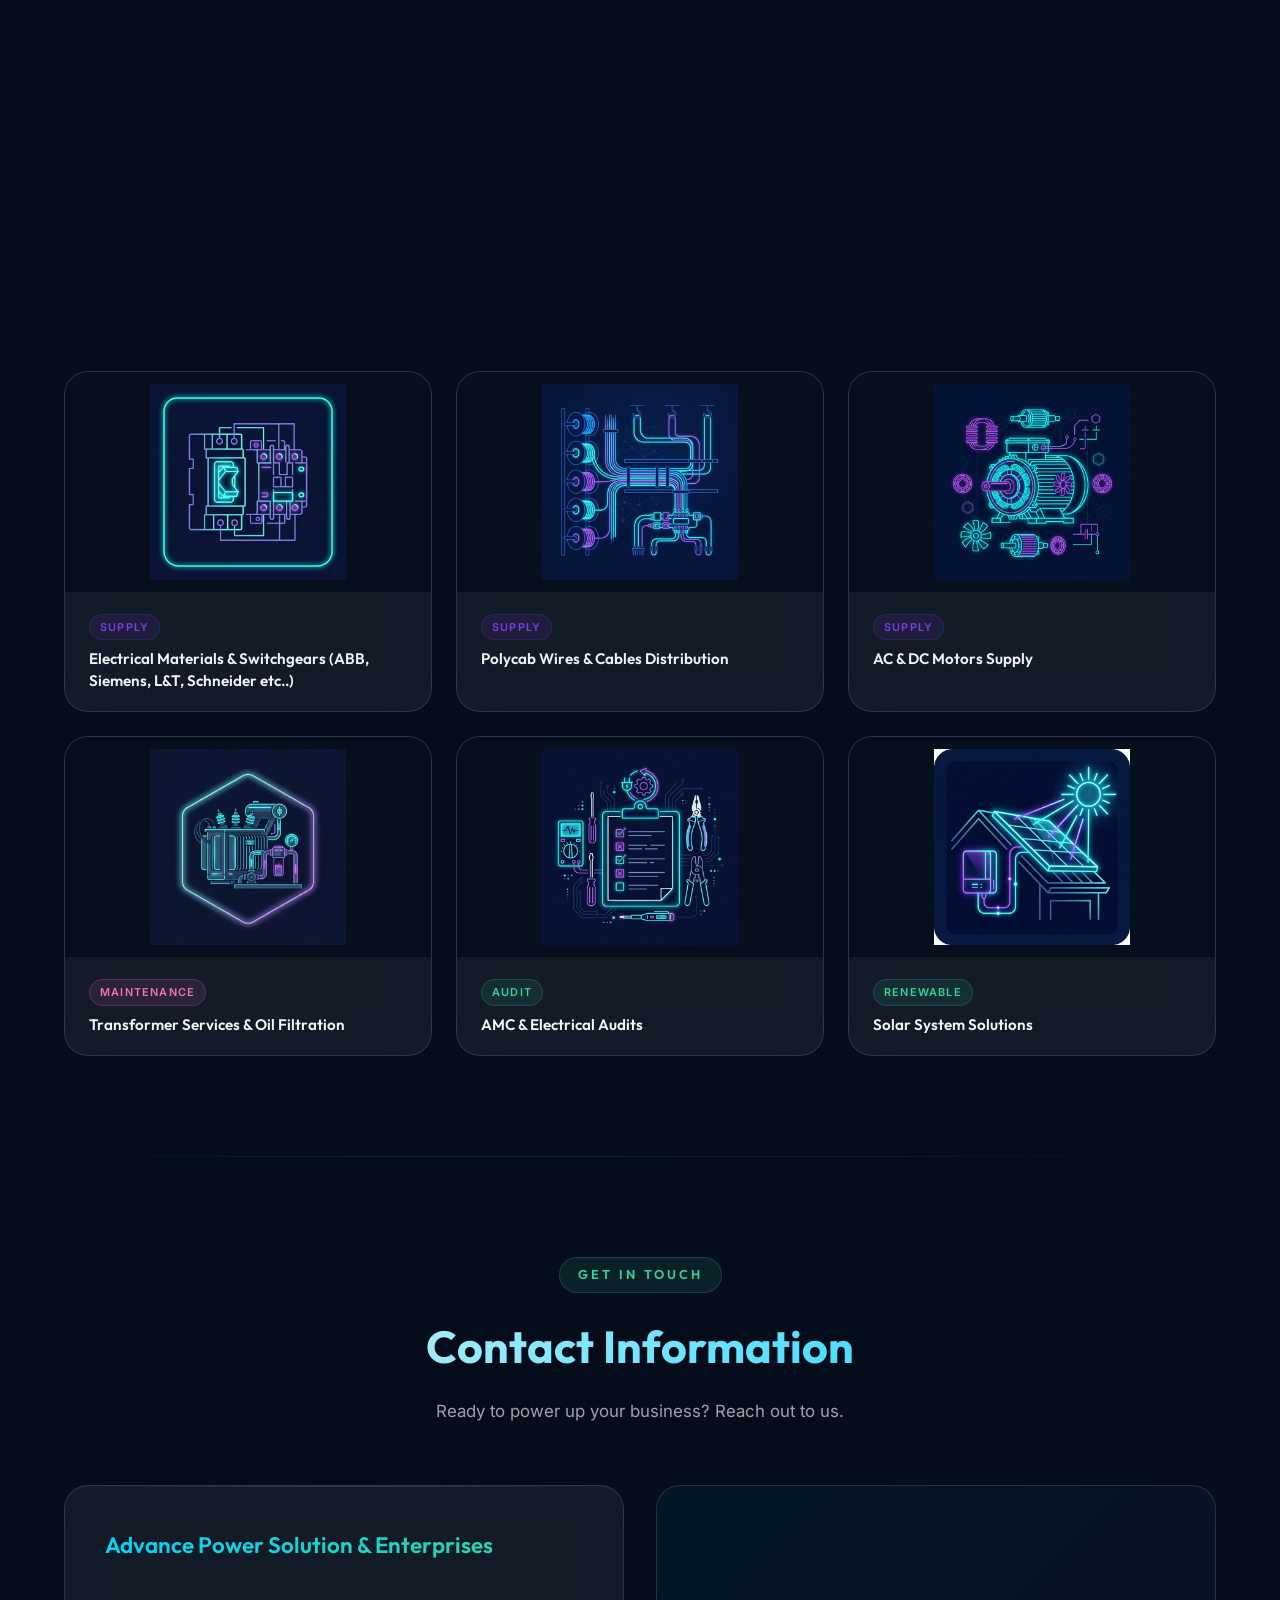
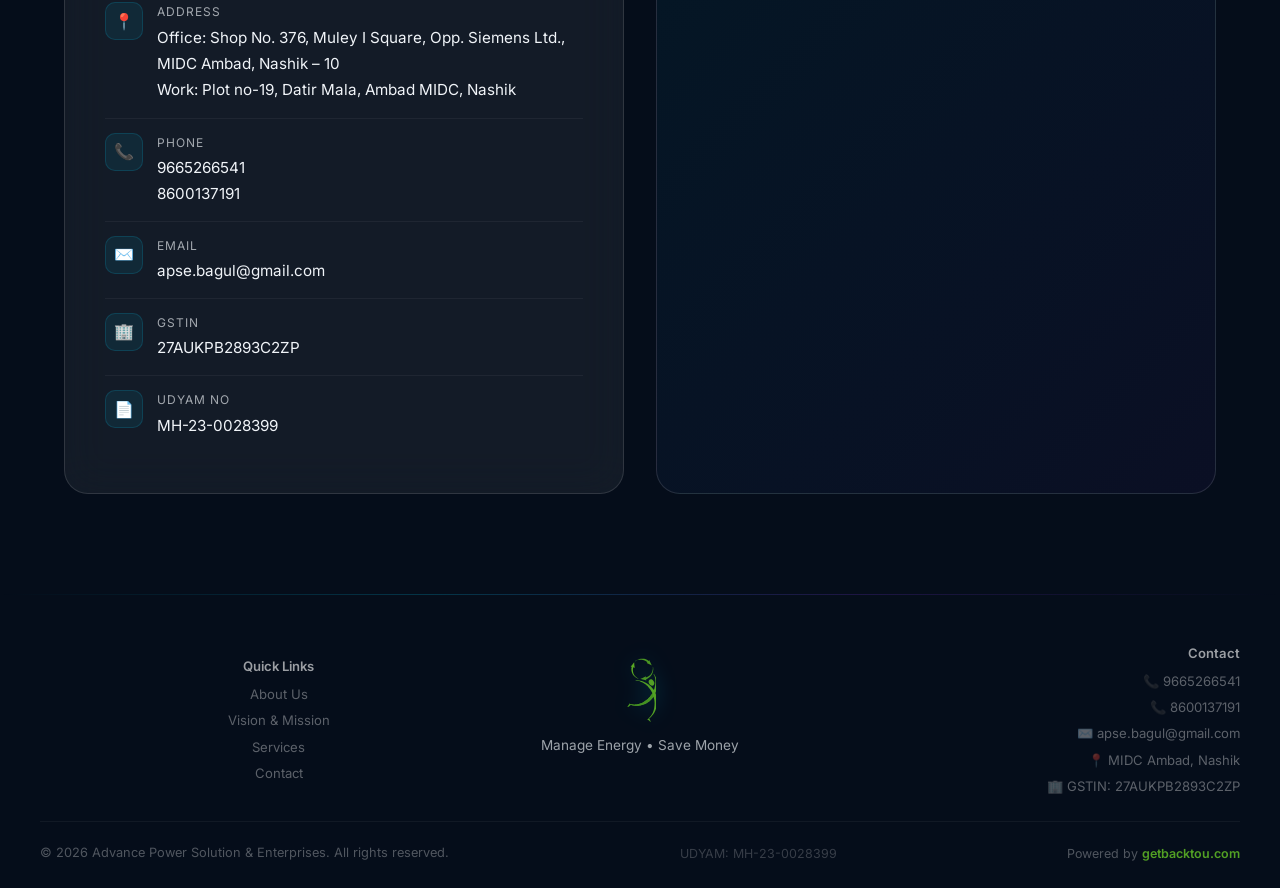
==== commit 8535d595: "feat: add second contact number 8600137191 and Powered by getbacktou.com link" ====
--- a/apse.html
+++ b/apse.html
@@ -1652,6 +1652,7 @@
           <div class="contact-detail">
             <span class="detail-label">Phone</span>
             <span class="detail-value">9665266541</span>
+            <span class="detail-value">8600137191</span>
           </div>
         </div>
 
@@ -1714,6 +1715,7 @@
       <div style="text-align:right;font-size:0.82rem;color:rgba(255,255,255,0.35);">
         <strong style="color:rgba(255,255,255,0.6);display:block;margin-bottom:6px;">Contact</strong>
         <span style="display:block;margin-bottom:4px;">📞 9665266541</span>
+        <span style="display:block;margin-bottom:4px;">📞 8600137191</span>
         <span style="display:block;margin-bottom:4px;">✉️ apse.bagul@gmail.com</span>
         <span style="display:block;margin-bottom:4px;">📍 MIDC Ambad, Nashik</span>
         <span style="display:block;">🏢 GSTIN: 27AUKPB2893C2ZP</span>
@@ -1722,6 +1724,10 @@
     <div class="footer-bottom">
       <p class="footer-copy">© 2026 Advance Power Solution & Enterprises. All rights reserved.</p>
       <p style="font-size:0.78rem;color:rgba(255,255,255,0.2);">UDYAM: MH-23-0028399</p>
+      <p style="font-size:0.78rem;color:rgba(255,255,255,0.3);">Powered by <a href="https://getbacktou.com"
+          target="_blank" rel="noopener noreferrer"
+          style="color:#52A024;text-decoration:none;font-weight:600;transition:color 0.3s;"
+          onmouseover="this.style.color='#6BCF3A'" onmouseout="this.style.color='#52A024'">getbacktou.com</a></p>
     </div>
   </footer>
 
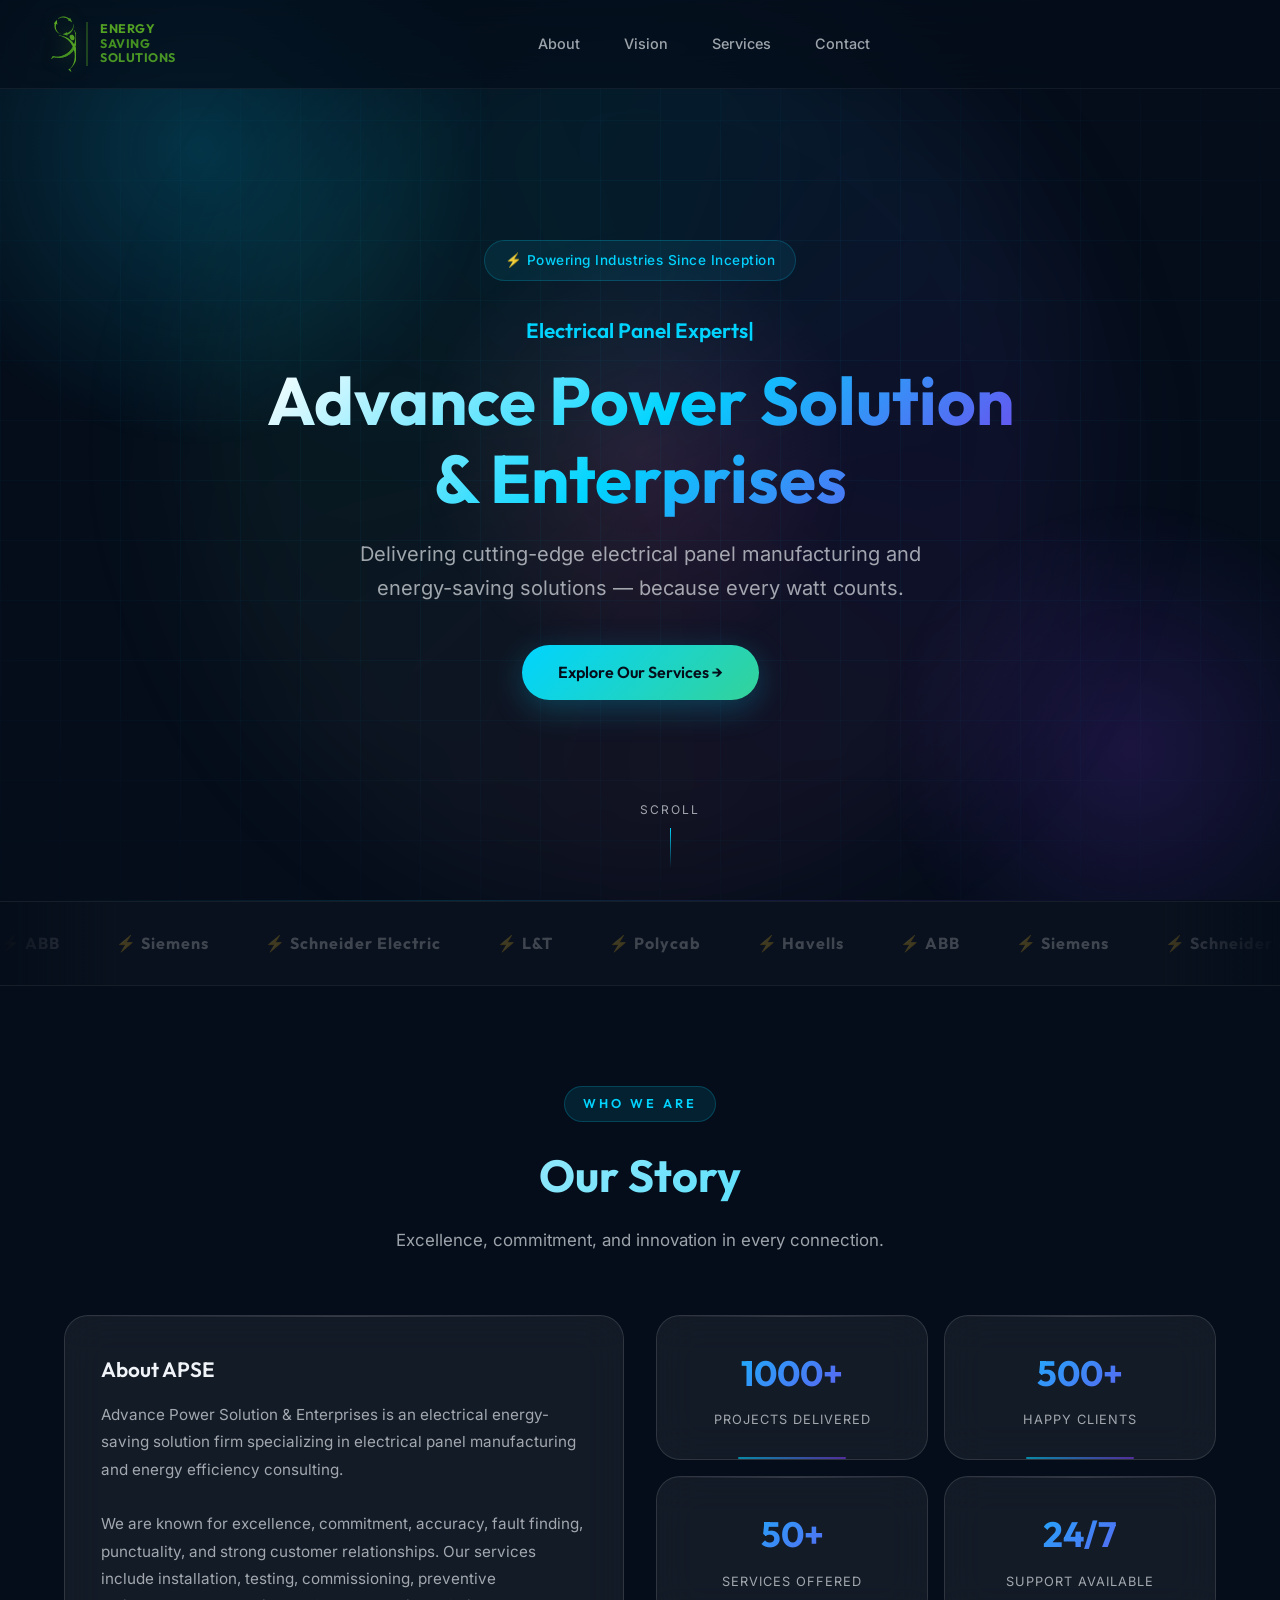
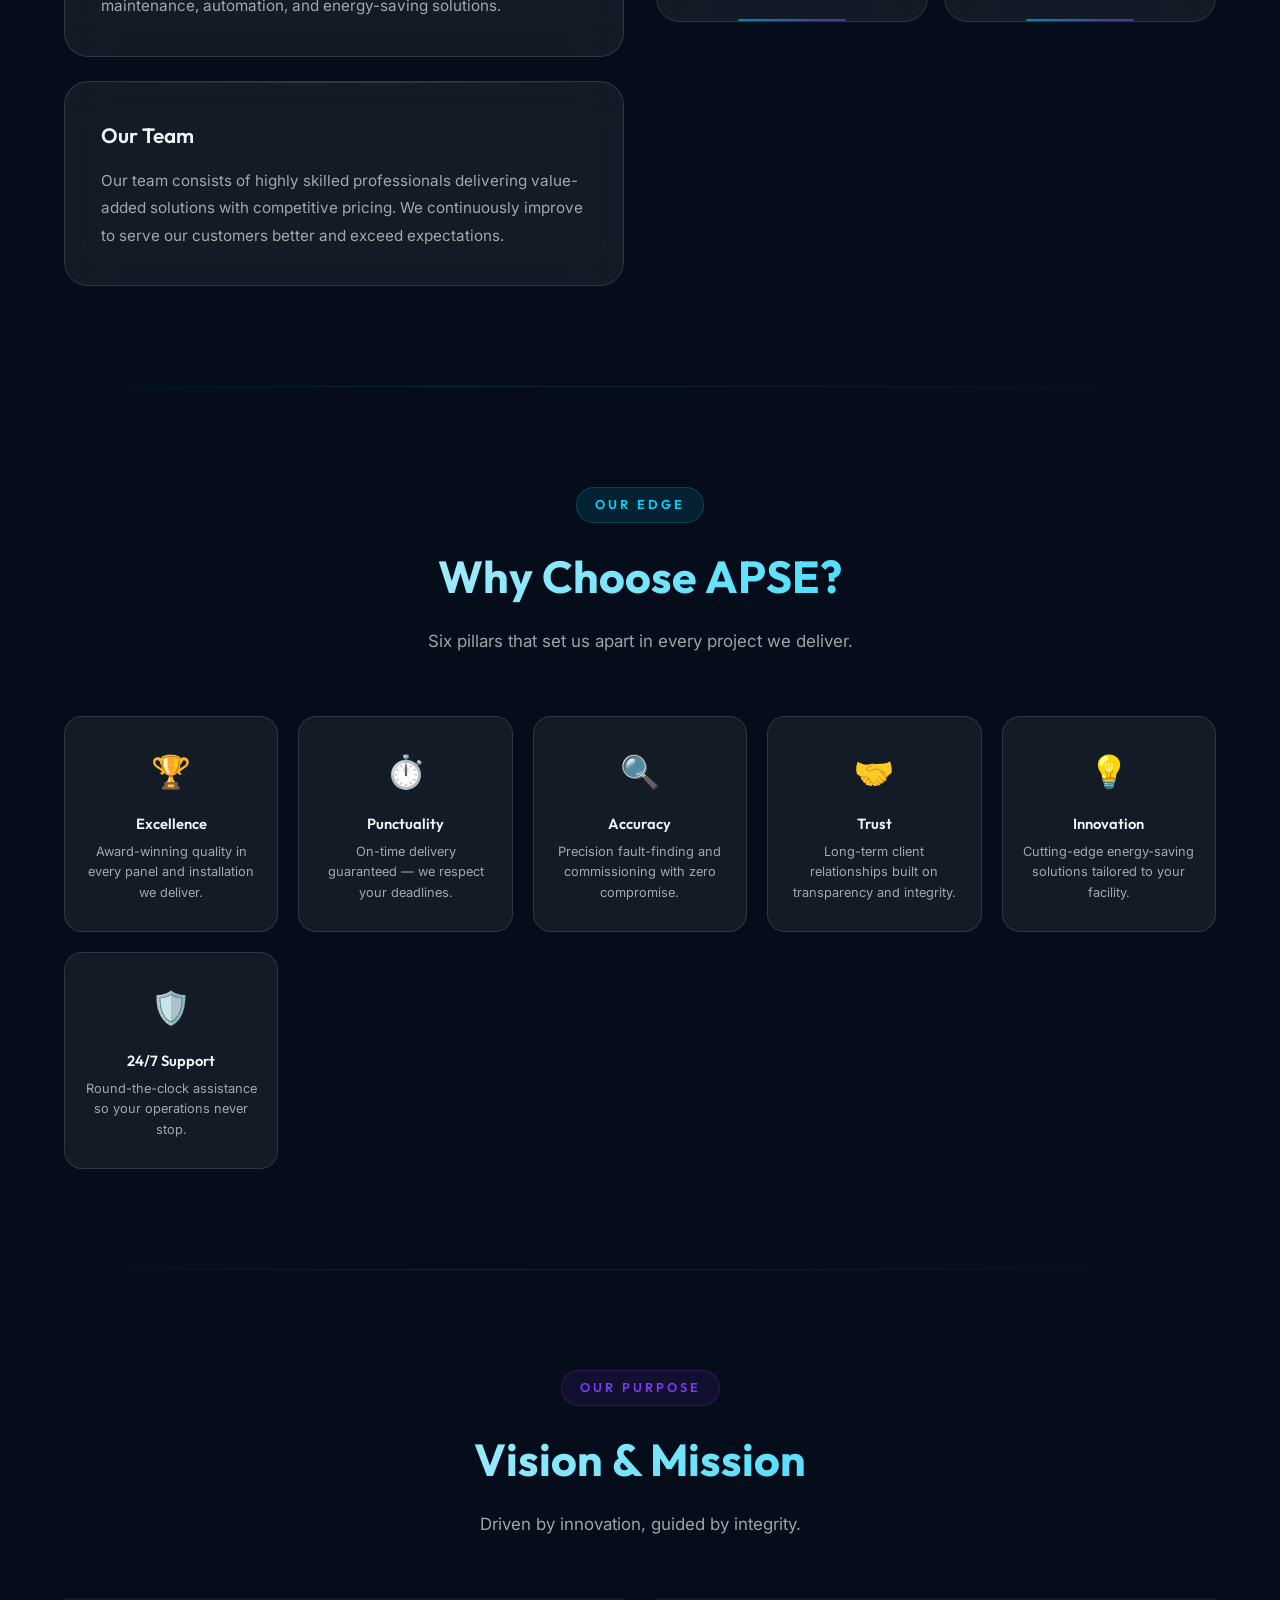
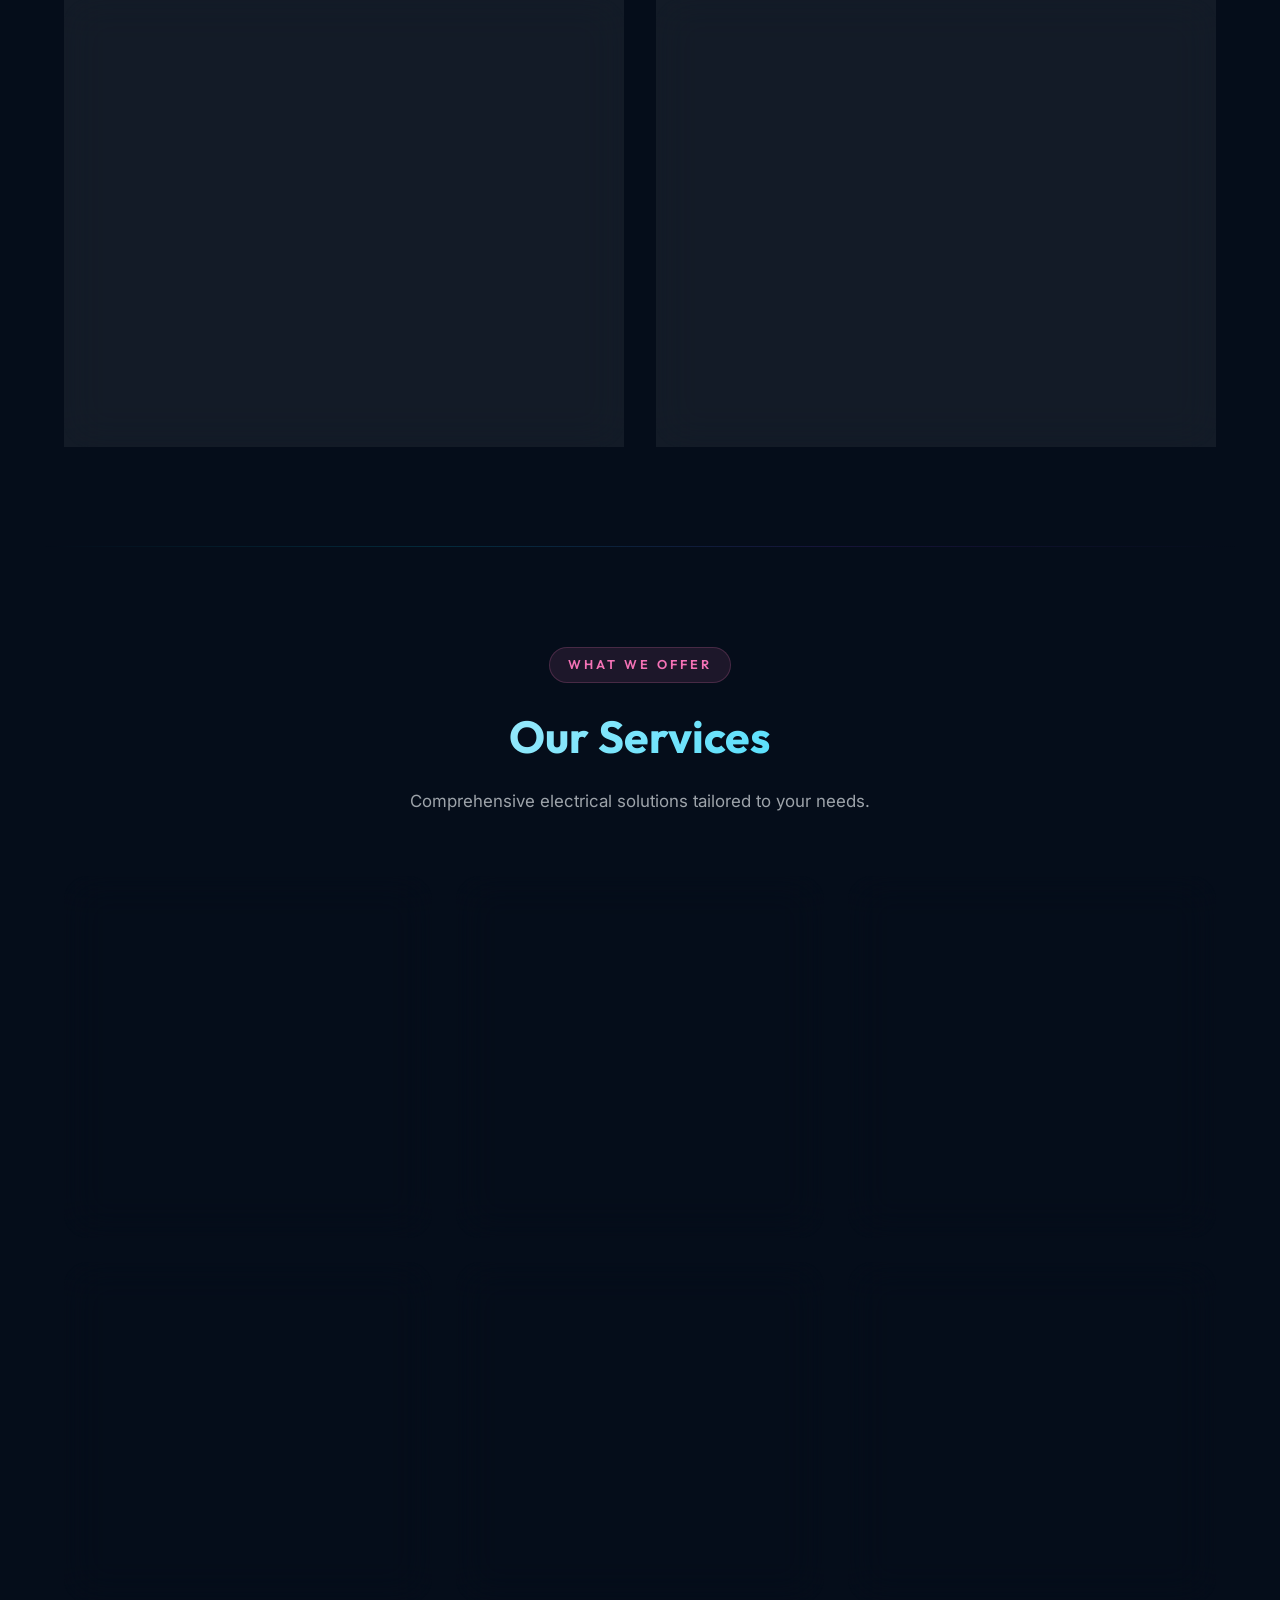
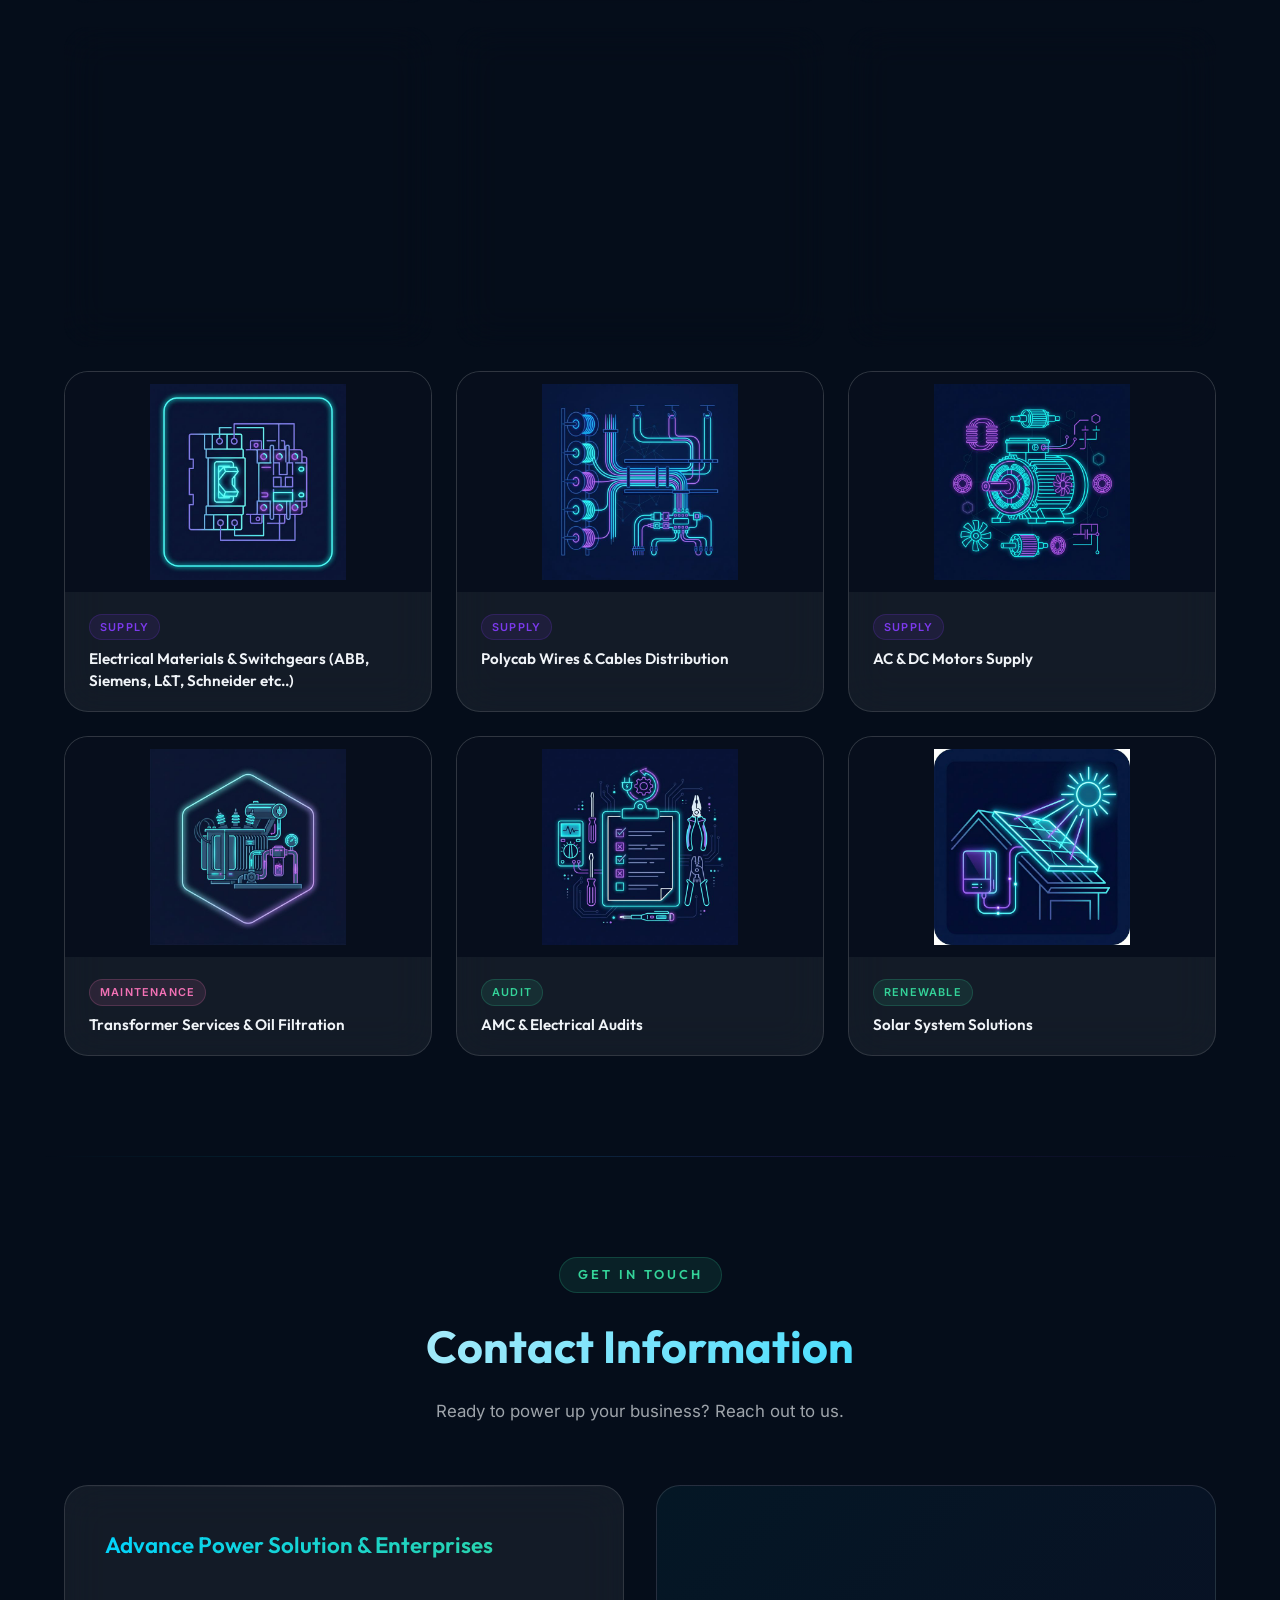
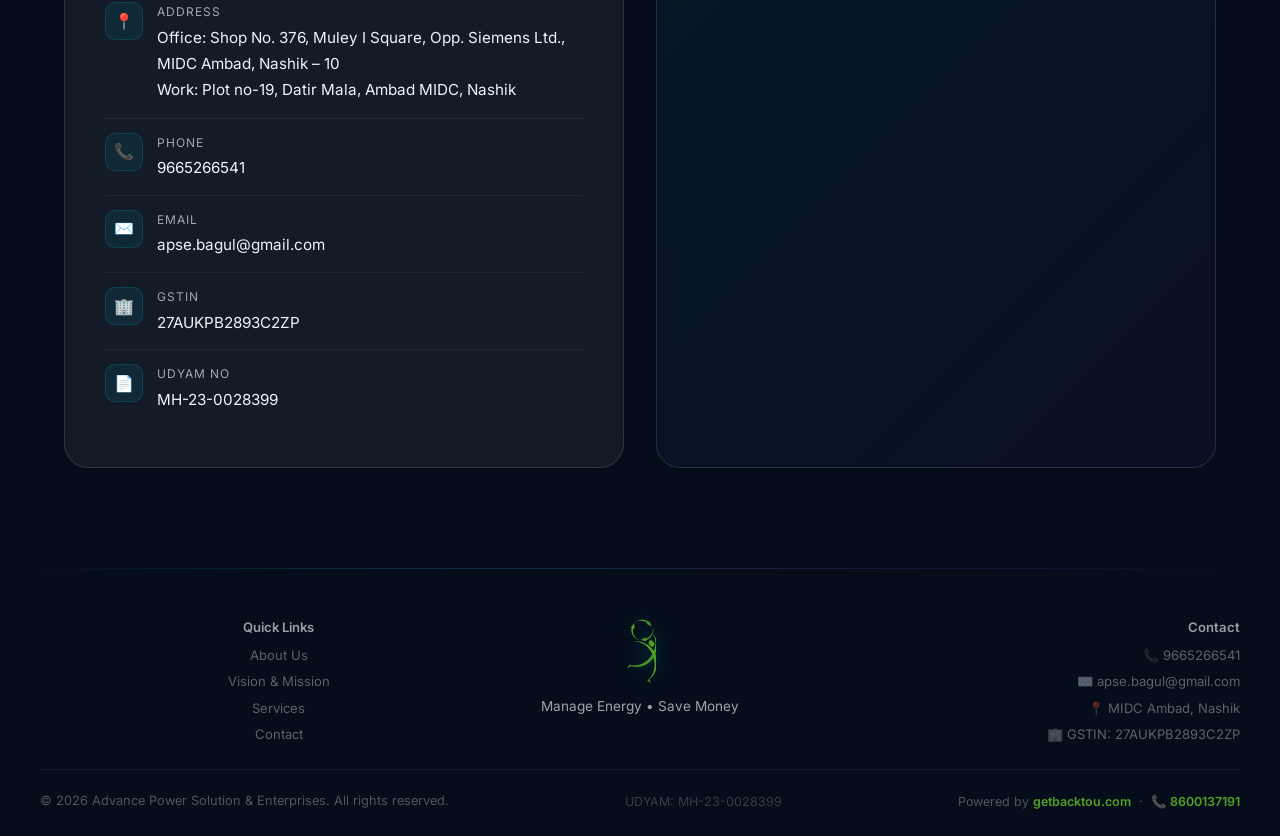
==== commit db11d65b: "fix: move 8600137191 to Powered by credit, remove from APSE contact details" ====
--- a/apse.html
+++ b/apse.html
@@ -1652,7 +1652,6 @@
           <div class="contact-detail">
             <span class="detail-label">Phone</span>
             <span class="detail-value">9665266541</span>
-            <span class="detail-value">8600137191</span>
           </div>
         </div>
 
@@ -1715,7 +1714,6 @@
       <div style="text-align:right;font-size:0.82rem;color:rgba(255,255,255,0.35);">
         <strong style="color:rgba(255,255,255,0.6);display:block;margin-bottom:6px;">Contact</strong>
         <span style="display:block;margin-bottom:4px;">📞 9665266541</span>
-        <span style="display:block;margin-bottom:4px;">📞 8600137191</span>
         <span style="display:block;margin-bottom:4px;">✉️ apse.bagul@gmail.com</span>
         <span style="display:block;margin-bottom:4px;">📍 MIDC Ambad, Nashik</span>
         <span style="display:block;">🏢 GSTIN: 27AUKPB2893C2ZP</span>
@@ -1727,7 +1725,10 @@
       <p style="font-size:0.78rem;color:rgba(255,255,255,0.3);">Powered by <a href="https://getbacktou.com"
           target="_blank" rel="noopener noreferrer"
           style="color:#52A024;text-decoration:none;font-weight:600;transition:color 0.3s;"
-          onmouseover="this.style.color='#6BCF3A'" onmouseout="this.style.color='#52A024'">getbacktou.com</a></p>
+          onmouseover="this.style.color='#6BCF3A'" onmouseout="this.style.color='#52A024'">getbacktou.com</a>
+        &nbsp;·&nbsp; <a href="tel:8600137191"
+          style="color:#52A024;text-decoration:none;font-weight:600;transition:color 0.3s;"
+          onmouseover="this.style.color='#6BCF3A'" onmouseout="this.style.color='#52A024'">📞 8600137191</a></p>
     </div>
   </footer>
 
